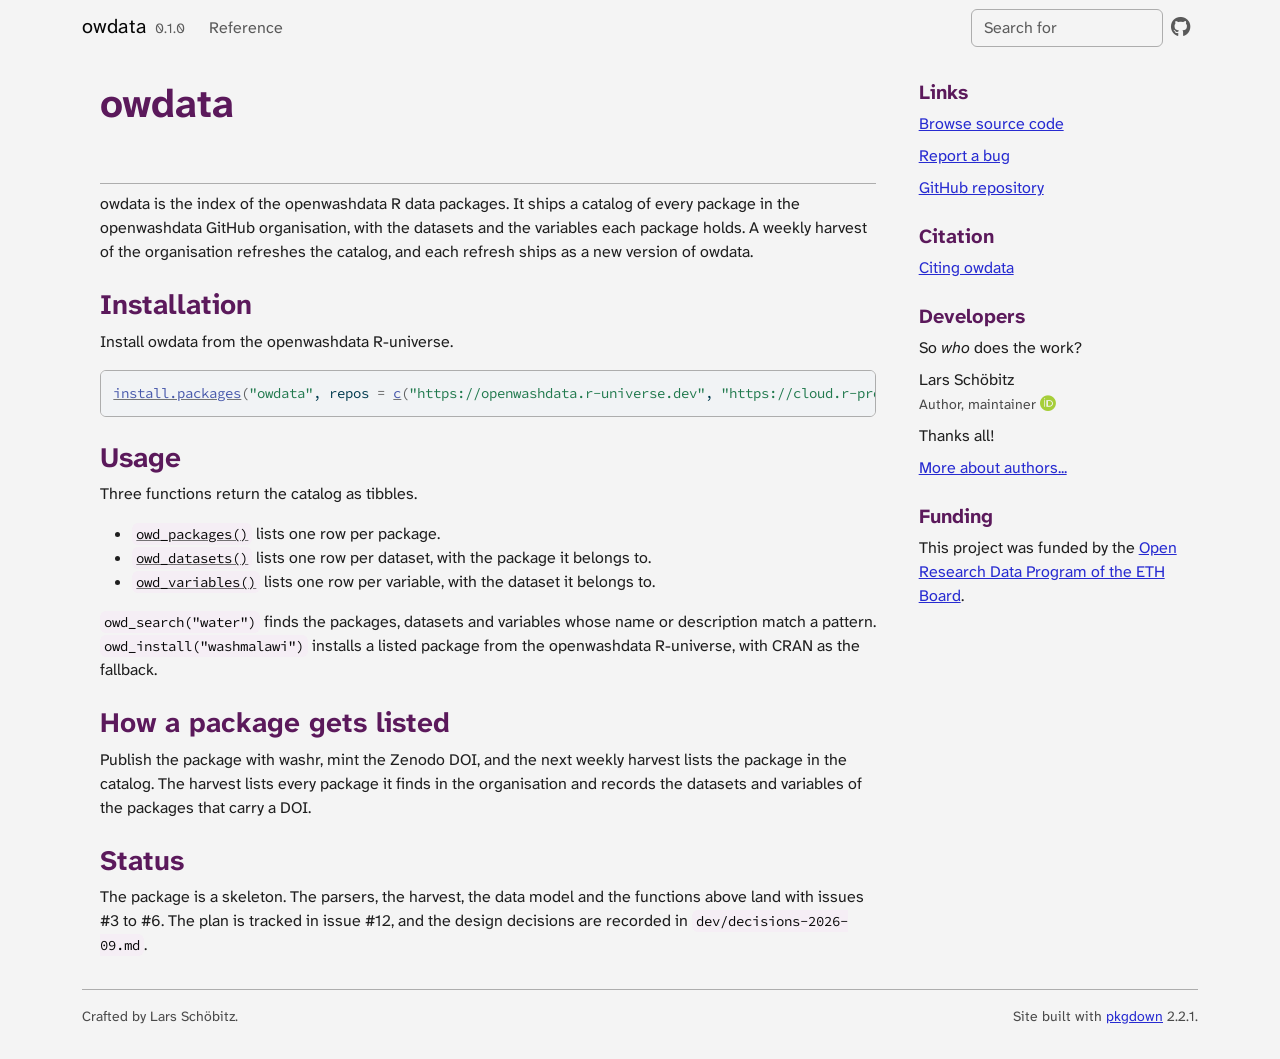
==== index.html @ 88c61031 "Deploying to gh-pages from @ openwashdata/owdata@9920f9485e1b38e27e2da450fd7f16ec5171576c 🚀" ====
<!DOCTYPE html>
<!-- Generated by pkgdown: do not edit by hand --><html lang="en-GB">
<head>
<meta http-equiv="Content-Type" content="text/html; charset=UTF-8">
<meta charset="utf-8">
<meta http-equiv="X-UA-Compatible" content="IE=edge">
<meta name="viewport" content="width=device-width, initial-scale=1, shrink-to-fit=no">
<title>Index of openwashdata R Data Packages • owdata</title>
<script src="deps/jquery-3.6.0/jquery-3.6.0.min.js"></script><meta name="viewport" content="width=device-width, initial-scale=1, shrink-to-fit=no">
<link href="deps/bootstrap-5.3.8/bootstrap.min.css" rel="stylesheet">
<script src="deps/bootstrap-5.3.8/bootstrap.bundle.min.js"></script><link href="deps/Atkinson_Hyperlegible_Next-0.4.10/font.css" rel="stylesheet">
<link href="deps/Source_Code_Pro-0.4.10/font.css" rel="stylesheet">
<link href="deps/font-awesome-6.5.2/css/all.min.css" rel="stylesheet">
<link href="deps/font-awesome-6.5.2/css/v4-shims.min.css" rel="stylesheet">
<script src="deps/headroom-0.11.0/headroom.min.js"></script><script src="deps/headroom-0.11.0/jQuery.headroom.min.js"></script><script src="deps/bootstrap-toc-1.0.1/bootstrap-toc.min.js"></script><script src="deps/clipboard.js-2.0.11/clipboard.min.js"></script><script src="deps/search-1.0.0/autocomplete.jquery.min.js"></script><script src="deps/search-1.0.0/fuse.min.js"></script><script src="deps/search-1.0.0/mark.min.js"></script><!-- pkgdown --><script src="pkgdown.js"></script><meta property="og:title" content="Index of openwashdata R Data Packages">
<meta name="description" content="Index metapackage for the openwashdata R data packages. Ships a harvested catalog of every package in the openwashdata GitHub organisation, with its datasets and variables, as internal data behind accessor and search functions, and installs any listed package from the openwashdata R-universe. The catalog is refreshed by a weekly harvest.">
<meta property="og:description" content="Index metapackage for the openwashdata R data packages. Ships a harvested catalog of every package in the openwashdata GitHub organisation, with its datasets and variables, as internal data behind accessor and search functions, and installs any listed package from the openwashdata R-universe. The catalog is refreshed by a weekly harvest.">
<script defer data-domain="openwashdata.github.io" src="https://plausible.io/js/script.js"></script>
</head>
<body>
    <a href="#main" class="visually-hidden-focusable">Skip to contents</a>


    <nav class="navbar navbar-expand-lg fixed-top bg-light" data-bs-theme="light" aria-label="Site navigation"><div class="container">

    <a class="navbar-brand me-2" href="index.html">owdata</a>

    <small class="nav-text text-muted me-auto" data-bs-toggle="tooltip" data-bs-placement="bottom" title="">0.1.0</small>


    <button class="navbar-toggler" type="button" data-bs-toggle="collapse" data-bs-target="#navbar" aria-controls="navbar" aria-expanded="false" aria-label="Toggle navigation">
      <span class="navbar-toggler-icon"></span>
    </button>

    <div id="navbar" class="collapse navbar-collapse ms-3">
      <ul class="navbar-nav me-auto">
<li class="nav-item"><a class="nav-link" href="reference/index.html">Reference</a></li>
      </ul>
<ul class="navbar-nav">
<li class="nav-item"><form class="form-inline" role="search">
 <input class="form-control" type="search" name="search-input" id="search-input" autocomplete="off" aria-label="Search site" placeholder="Search for" data-search-index="search.json">
</form></li>
<li class="nav-item"><a class="external-link nav-link" href="https://github.com/openwashdata/owdata/" aria-label="GitHub"><span class="fa fab fa-github fa-lg"></span></a></li>
      </ul>
</div>


  </div>
</nav><div class="container template-home">
<div class="row">
  <main id="main" class="col-md-9"><div class="section level1">
<div class="page-header"><h1 id="owdata">owdata<a class="anchor" aria-label="anchor" href="#owdata"></a>
</h1></div>
<p>owdata is the index of the openwashdata R data packages. It ships a catalog of every package in the openwashdata GitHub organisation, with the datasets and the variables each package holds. A weekly harvest of the organisation refreshes the catalog, and each refresh ships as a new version of owdata.</p>
<div class="section level2">
<h2 id="installation">Installation<a class="anchor" aria-label="anchor" href="#installation"></a>
</h2>
<p>Install owdata from the openwashdata R-universe.</p>
<div class="sourceCode" id="cb1"><pre class="downlit sourceCode r">
<code class="sourceCode R"><span><span class="fu"><a href="https://rdrr.io/r/utils/install.packages.html" class="external-link">install.packages</a></span><span class="op">(</span><span class="st">"owdata"</span>, repos <span class="op">=</span> <span class="fu"><a href="https://rdrr.io/r/base/c.html" class="external-link">c</a></span><span class="op">(</span><span class="st">"https://openwashdata.r-universe.dev"</span>, <span class="st">"https://cloud.r-project.org"</span><span class="op">)</span><span class="op">)</span></span></code></pre></div>
</div>
<div class="section level2">
<h2 id="usage">Usage<a class="anchor" aria-label="anchor" href="#usage"></a>
</h2>
<p>Three functions return the catalog as tibbles.</p>
<ul>
<li>
<code><a href="reference/owd_packages.html">owd_packages()</a></code> lists one row per package.</li>
<li>
<code><a href="reference/owd_datasets.html">owd_datasets()</a></code> lists one row per dataset, with the package it belongs to.</li>
<li>
<code><a href="reference/owd_variables.html">owd_variables()</a></code> lists one row per variable, with the dataset it belongs to.</li>
</ul>
<p><code>owd_search("water")</code> finds the packages, datasets and variables whose name or description match a pattern. <code>owd_install("washmalawi")</code> installs a listed package from the openwashdata R-universe, with CRAN as the fallback.</p>
</div>
<div class="section level2">
<h2 id="how-a-package-gets-listed">How a package gets listed<a class="anchor" aria-label="anchor" href="#how-a-package-gets-listed"></a>
</h2>
<p>Publish the package with washr, mint the Zenodo DOI, and the next weekly harvest lists the package in the catalog. The harvest lists every package it finds in the organisation and records the datasets and variables of the packages that carry a DOI.</p>
</div>
<div class="section level2">
<h2 id="status">Status<a class="anchor" aria-label="anchor" href="#status"></a>
</h2>
<p>The package is a skeleton. The parsers, the harvest, the data model and the functions above land with issues #3 to #6. The plan is tracked in issue #12, and the design decisions are recorded in <code>dev/decisions-2026-09.md</code>.</p>
</div>
</div>
  </main><aside class="col-md-3"><div class="links">
<h2 data-toc-skip>Links</h2>
<ul class="list-unstyled">
<li><a href="https://github.com/openwashdata/owdata/" class="external-link">Browse source code</a></li>
<li><a href="https://github.com/openwashdata/owdata/issues" class="external-link">Report a bug</a></li>
<li><a href="https://github.com/openwashdata/owdata" class="external-link">GitHub repository</a></li>
</ul>
</div>

<div class="citation">
<h2 data-toc-skip>Citation</h2>
<ul class="list-unstyled">
<li><a href="authors.html#citation">Citing owdata</a></li>
</ul>
</div>

<div class="developers">
<h2 data-toc-skip>Developers</h2>
<ul class="list-unstyled">
<li>So <em>who</em> does the work?</li>
<li>Lars Schöbitz <br><small class="roles"> Author, maintainer </small> <a href="https://orcid.org/0000-0003-2196-5015" target="orcid.widget" aria-label="ORCID" class="external-link"><span class="fab fa-orcid orcid" aria-hidden="true"></span></a>  </li>
<li>Thanks all!</li>
<li><a href="authors.html">More about authors...</a></li>
</ul>
</div>



<div class="funding">
<h2 data-toc-skip>Funding</h2>
<ul class="list-unstyled">
<li><p>This project was funded by the <a href="https://ethrat.ch/en/eth-domain/open-research-data/" class="external-link">Open Research Data Program of the ETH Board</a>.</p></li>
</ul>
</div>

  </aside>
</div>


    <footer><div class="pkgdown-footer-left">
  <p>Crafted by Lars Schöbitz.</p>
</div>

<div class="pkgdown-footer-right">
  <p>Site built with <a href="https://pkgdown.r-lib.org/" class="external-link">pkgdown</a> 2.2.1.</p>
</div>

    </footer>
</div>





  </body>
</html>
---- deps/Atkinson_Hyperlegible_Next-0.4.10/font.css ----
/* latin-ext */
@font-face {
  font-family: 'Atkinson Hyperlegible Next';
  font-style: italic;
  font-weight: 400;
  src: url(NaPPcYPdHfdVxJw0IfIP0lvYFqijb-UxCtm5_wdGseiMr3a-oXZ-.woff2) format('woff2');
  unicode-range: U+0100-02BA, U+02BD-02C5, U+02C7-02CC, U+02CE-02D7, U+02DD-02FF, U+0304, U+0308, U+0329, U+1D00-1DBF, U+1E00-1E9F, U+1EF2-1EFF, U+2020, U+20A0-20AB, U+20AD-20C0, U+2113, U+2C60-2C7F, U+A720-A7FF;
}
/* latin */
@font-face {
  font-family: 'Atkinson Hyperlegible Next';
  font-style: italic;
  font-weight: 400;
  src: url(NaPPcYPdHfdVxJw0IfIP0lvYFqijb-UxCtm5_wdGseiMr3i-oQ.woff2) format('woff2');
  unicode-range: U+0000-00FF, U+0131, U+0152-0153, U+02BB-02BC, U+02C6, U+02DA, U+02DC, U+0304, U+0308, U+0329, U+2000-206F, U+20AC, U+2122, U+2191, U+2193, U+2212, U+2215, U+FEFF, U+FFFD;
}
/* latin-ext */
@font-face {
  font-family: 'Atkinson Hyperlegible Next';
  font-style: italic;
  font-weight: 600;
  src: url(NaPPcYPdHfdVxJw0IfIP0lvYFqijb-UxCtm5_wdGseiMr3a-oXZ-.woff2) format('woff2');
  unicode-range: U+0100-02BA, U+02BD-02C5, U+02C7-02CC, U+02CE-02D7, U+02DD-02FF, U+0304, U+0308, U+0329, U+1D00-1DBF, U+1E00-1E9F, U+1EF2-1EFF, U+2020, U+20A0-20AB, U+20AD-20C0, U+2113, U+2C60-2C7F, U+A720-A7FF;
}
/* latin */
@font-face {
  font-family: 'Atkinson Hyperlegible Next';
  font-style: italic;
  font-weight: 600;
  src: url(NaPPcYPdHfdVxJw0IfIP0lvYFqijb-UxCtm5_wdGseiMr3i-oQ.woff2) format('woff2');
  unicode-range: U+0000-00FF, U+0131, U+0152-0153, U+02BB-02BC, U+02C6, U+02DA, U+02DC, U+0304, U+0308, U+0329, U+2000-206F, U+20AC, U+2122, U+2191, U+2193, U+2212, U+2215, U+FEFF, U+FFFD;
}
/* latin-ext */
@font-face {
  font-family: 'Atkinson Hyperlegible Next';
  font-style: italic;
  font-weight: 700;
  src: url(NaPPcYPdHfdVxJw0IfIP0lvYFqijb-UxCtm5_wdGseiMr3a-oXZ-.woff2) format('woff2');
  unicode-range: U+0100-02BA, U+02BD-02C5, U+02C7-02CC, U+02CE-02D7, U+02DD-02FF, U+0304, U+0308, U+0329, U+1D00-1DBF, U+1E00-1E9F, U+1EF2-1EFF, U+2020, U+20A0-20AB, U+20AD-20C0, U+2113, U+2C60-2C7F, U+A720-A7FF;
}
/* latin */
@font-face {
  font-family: 'Atkinson Hyperlegible Next';
  font-style: italic;
  font-weight: 700;
  src: url(NaPPcYPdHfdVxJw0IfIP0lvYFqijb-UxCtm5_wdGseiMr3i-oQ.woff2) format('woff2');
  unicode-range: U+0000-00FF, U+0131, U+0152-0153, U+02BB-02BC, U+02C6, U+02DA, U+02DC, U+0304, U+0308, U+0329, U+2000-206F, U+20AC, U+2122, U+2191, U+2193, U+2212, U+2215, U+FEFF, U+FFFD;
}
/* latin-ext */
@font-face {
  font-family: 'Atkinson Hyperlegible Next';
  font-style: normal;
  font-weight: 400;
  src: url(NaPNcYPdHfdVxJw0IfIP0lvYFqijb-UxCtm5_wdGseiHn3qmpQ.woff2) format('woff2');
  unicode-range: U+0100-02BA, U+02BD-02C5, U+02C7-02CC, U+02CE-02D7, U+02DD-02FF, U+0304, U+0308, U+0329, U+1D00-1DBF, U+1E00-1E9F, U+1EF2-1EFF, U+2020, U+20A0-20AB, U+20AD-20C0, U+2113, U+2C60-2C7F, U+A720-A7FF;
}
/* latin */
@font-face {
  font-family: 'Atkinson Hyperlegible Next';
  font-style: normal;
  font-weight: 400;
  src: url(NaPNcYPdHfdVxJw0IfIP0lvYFqijb-UxCtm5_wdGseiJn3o.woff2) format('woff2');
  unicode-range: U+0000-00FF, U+0131, U+0152-0153, U+02BB-02BC, U+02C6, U+02DA, U+02DC, U+0304, U+0308, U+0329, U+2000-206F, U+20AC, U+2122, U+2191, U+2193, U+2212, U+2215, U+FEFF, U+FFFD;
}
/* latin-ext */
@font-face {
  font-family: 'Atkinson Hyperlegible Next';
  font-style: normal;
  font-weight: 600;
  src: url(NaPNcYPdHfdVxJw0IfIP0lvYFqijb-UxCtm5_wdGseiHn3qmpQ.woff2) format('woff2');
  unicode-range: U+0100-02BA, U+02BD-02C5, U+02C7-02CC, U+02CE-02D7, U+02DD-02FF, U+0304, U+0308, U+0329, U+1D00-1DBF, U+1E00-1E9F, U+1EF2-1EFF, U+2020, U+20A0-20AB, U+20AD-20C0, U+2113, U+2C60-2C7F, U+A720-A7FF;
}
/* latin */
@font-face {
  font-family: 'Atkinson Hyperlegible Next';
  font-style: normal;
  font-weight: 600;
  src: url(NaPNcYPdHfdVxJw0IfIP0lvYFqijb-UxCtm5_wdGseiJn3o.woff2) format('woff2');
  unicode-range: U+0000-00FF, U+0131, U+0152-0153, U+02BB-02BC, U+02C6, U+02DA, U+02DC, U+0304, U+0308, U+0329, U+2000-206F, U+20AC, U+2122, U+2191, U+2193, U+2212, U+2215, U+FEFF, U+FFFD;
}
/* latin-ext */
@font-face {
  font-family: 'Atkinson Hyperlegible Next';
  font-style: normal;
  font-weight: 700;
  src: url(NaPNcYPdHfdVxJw0IfIP0lvYFqijb-UxCtm5_wdGseiHn3qmpQ.woff2) format('woff2');
  unicode-range: U+0100-02BA, U+02BD-02C5, U+02C7-02CC, U+02CE-02D7, U+02DD-02FF, U+0304, U+0308, U+0329, U+1D00-1DBF, U+1E00-1E9F, U+1EF2-1EFF, U+2020, U+20A0-20AB, U+20AD-20C0, U+2113, U+2C60-2C7F, U+A720-A7FF;
}
/* latin */
@font-face {
  font-family: 'Atkinson Hyperlegible Next';
  font-style: normal;
  font-weight: 700;
  src: url(NaPNcYPdHfdVxJw0IfIP0lvYFqijb-UxCtm5_wdGseiJn3o.woff2) format('woff2');
  unicode-range: U+0000-00FF, U+0131, U+0152-0153, U+02BB-02BC, U+02C6, U+02DA, U+02DC, U+0304, U+0308, U+0329, U+2000-206F, U+20AC, U+2122, U+2191, U+2193, U+2212, U+2215, U+FEFF, U+FFFD;
}
---- deps/Source_Code_Pro-0.4.10/font.css ----
/* cyrillic-ext */
@font-face {
  font-family: 'Source Code Pro';
  font-style: italic;
  font-weight: 400;
  src: url(HI_QiYsKILxRpg3hIP6sJ7fM7PqlONvZlMIXxw.woff2) format('woff2');
  unicode-range: U+0460-052F, U+1C80-1C8A, U+20B4, U+2DE0-2DFF, U+A640-A69F, U+FE2E-FE2F;
}
/* cyrillic */
@font-face {
  font-family: 'Source Code Pro';
  font-style: italic;
  font-weight: 400;
  src: url(HI_QiYsKILxRpg3hIP6sJ7fM7PqlONvQlMIXxw.woff2) format('woff2');
  unicode-range: U+0301, U+0400-045F, U+0490-0491, U+04B0-04B1, U+2116;
}
/* greek-ext */
@font-face {
  font-family: 'Source Code Pro';
  font-style: italic;
  font-weight: 400;
  src: url(HI_QiYsKILxRpg3hIP6sJ7fM7PqlONvYlMIXxw.woff2) format('woff2');
  unicode-range: U+1F00-1FFF;
}
/* greek */
@font-face {
  font-family: 'Source Code Pro';
  font-style: italic;
  font-weight: 400;
  src: url(HI_QiYsKILxRpg3hIP6sJ7fM7PqlONvXlMIXxw.woff2) format('woff2');
  unicode-range: U+0370-0377, U+037A-037F, U+0384-038A, U+038C, U+038E-03A1, U+03A3-03FF;
}
/* vietnamese */
@font-face {
  font-family: 'Source Code Pro';
  font-style: italic;
  font-weight: 400;
  src: url(HI_QiYsKILxRpg3hIP6sJ7fM7PqlONvblMIXxw.woff2) format('woff2');
  unicode-range: U+0102-0103, U+0110-0111, U+0128-0129, U+0168-0169, U+01A0-01A1, U+01AF-01B0, U+0300-0301, U+0303-0304, U+0308-0309, U+0323, U+0329, U+1EA0-1EF9, U+20AB;
}
/* latin-ext */
@font-face {
  font-family: 'Source Code Pro';
  font-style: italic;
  font-weight: 400;
  src: url(HI_QiYsKILxRpg3hIP6sJ7fM7PqlONvalMIXxw.woff2) format('woff2');
  unicode-range: U+0100-02BA, U+02BD-02C5, U+02C7-02CC, U+02CE-02D7, U+02DD-02FF, U+0304, U+0308, U+0329, U+1D00-1DBF, U+1E00-1E9F, U+1EF2-1EFF, U+2020, U+20A0-20AB, U+20AD-20C0, U+2113, U+2C60-2C7F, U+A720-A7FF;
}
/* latin */
@font-face {
  font-family: 'Source Code Pro';
  font-style: italic;
  font-weight: 400;
  src: url(HI_QiYsKILxRpg3hIP6sJ7fM7PqlONvUlMI.woff2) format('woff2');
  unicode-range: U+0000-00FF, U+0131, U+0152-0153, U+02BB-02BC, U+02C6, U+02DA, U+02DC, U+0304, U+0308, U+0329, U+2000-206F, U+20AC, U+2122, U+2191, U+2193, U+2212, U+2215, U+FEFF, U+FFFD;
}
/* cyrillic-ext */
@font-face {
  font-family: 'Source Code Pro';
  font-style: italic;
  font-weight: 500;
  src: url(HI_QiYsKILxRpg3hIP6sJ7fM7PqlONvZlMIXxw.woff2) format('woff2');
  unicode-range: U+0460-052F, U+1C80-1C8A, U+20B4, U+2DE0-2DFF, U+A640-A69F, U+FE2E-FE2F;
}
/* cyrillic */
@font-face {
  font-family: 'Source Code Pro';
  font-style: italic;
  font-weight: 500;
  src: url(HI_QiYsKILxRpg3hIP6sJ7fM7PqlONvQlMIXxw.woff2) format('woff2');
  unicode-range: U+0301, U+0400-045F, U+0490-0491, U+04B0-04B1, U+2116;
}
/* greek-ext */
@font-face {
  font-family: 'Source Code Pro';
  font-style: italic;
  font-weight: 500;
  src: url(HI_QiYsKILxRpg3hIP6sJ7fM7PqlONvYlMIXxw.woff2) format('woff2');
  unicode-range: U+1F00-1FFF;
}
/* greek */
@font-face {
  font-family: 'Source Code Pro';
  font-style: italic;
  font-weight: 500;
  src: url(HI_QiYsKILxRpg3hIP6sJ7fM7PqlONvXlMIXxw.woff2) format('woff2');
  unicode-range: U+0370-0377, U+037A-037F, U+0384-038A, U+038C, U+038E-03A1, U+03A3-03FF;
}
/* vietnamese */
@font-face {
  font-family: 'Source Code Pro';
  font-style: italic;
  font-weight: 500;
  src: url(HI_QiYsKILxRpg3hIP6sJ7fM7PqlONvblMIXxw.woff2) format('woff2');
  unicode-range: U+0102-0103, U+0110-0111, U+0128-0129, U+0168-0169, U+01A0-01A1, U+01AF-01B0, U+0300-0301, U+0303-0304, U+0308-0309, U+0323, U+0329, U+1EA0-1EF9, U+20AB;
}
/* latin-ext */
@font-face {
  font-family: 'Source Code Pro';
  font-style: italic;
  font-weight: 500;
  src: url(HI_QiYsKILxRpg3hIP6sJ7fM7PqlONvalMIXxw.woff2) format('woff2');
  unicode-range: U+0100-02BA, U+02BD-02C5, U+02C7-02CC, U+02CE-02D7, U+02DD-02FF, U+0304, U+0308, U+0329, U+1D00-1DBF, U+1E00-1E9F, U+1EF2-1EFF, U+2020, U+20A0-20AB, U+20AD-20C0, U+2113, U+2C60-2C7F, U+A720-A7FF;
}
/* latin */
@font-face {
  font-family: 'Source Code Pro';
  font-style: italic;
  font-weight: 500;
  src: url(HI_QiYsKILxRpg3hIP6sJ7fM7PqlONvUlMI.woff2) format('woff2');
  unicode-range: U+0000-00FF, U+0131, U+0152-0153, U+02BB-02BC, U+02C6, U+02DA, U+02DC, U+0304, U+0308, U+0329, U+2000-206F, U+20AC, U+2122, U+2191, U+2193, U+2212, U+2215, U+FEFF, U+FFFD;
}
/* cyrillic-ext */
@font-face {
  font-family: 'Source Code Pro';
  font-style: normal;
  font-weight: 400;
  src: url(HI_SiYsKILxRpg3hIP6sJ7fM7PqlMOvWjMY.woff2) format('woff2');
  unicode-range: U+0460-052F, U+1C80-1C8A, U+20B4, U+2DE0-2DFF, U+A640-A69F, U+FE2E-FE2F;
}
/* cyrillic */
@font-face {
  font-family: 'Source Code Pro';
  font-style: normal;
  font-weight: 400;
  src: url(HI_SiYsKILxRpg3hIP6sJ7fM7PqlOevWjMY.woff2) format('woff2');
  unicode-range: U+0301, U+0400-045F, U+0490-0491, U+04B0-04B1, U+2116;
}
/* greek-ext */
@font-face {
  font-family: 'Source Code Pro';
  font-style: normal;
  font-weight: 400;
  src: url(HI_SiYsKILxRpg3hIP6sJ7fM7PqlMevWjMY.woff2) format('woff2');
  unicode-range: U+1F00-1FFF;
}
/* greek */
@font-face {
  font-family: 'Source Code Pro';
  font-style: normal;
  font-weight: 400;
  src: url(HI_SiYsKILxRpg3hIP6sJ7fM7PqlPuvWjMY.woff2) format('woff2');
  unicode-range: U+0370-0377, U+037A-037F, U+0384-038A, U+038C, U+038E-03A1, U+03A3-03FF;
}
/* vietnamese */
@font-face {
  font-family: 'Source Code Pro';
  font-style: normal;
  font-weight: 400;
  src: url(HI_SiYsKILxRpg3hIP6sJ7fM7PqlMuvWjMY.woff2) format('woff2');
  unicode-range: U+0102-0103, U+0110-0111, U+0128-0129, U+0168-0169, U+01A0-01A1, U+01AF-01B0, U+0300-0301, U+0303-0304, U+0308-0309, U+0323, U+0329, U+1EA0-1EF9, U+20AB;
}
/* latin-ext */
@font-face {
  font-family: 'Source Code Pro';
  font-style: normal;
  font-weight: 400;
  src: url(HI_SiYsKILxRpg3hIP6sJ7fM7PqlM-vWjMY.woff2) format('woff2');
  unicode-range: U+0100-02BA, U+02BD-02C5, U+02C7-02CC, U+02CE-02D7, U+02DD-02FF, U+0304, U+0308, U+0329, U+1D00-1DBF, U+1E00-1E9F, U+1EF2-1EFF, U+2020, U+20A0-20AB, U+20AD-20C0, U+2113, U+2C60-2C7F, U+A720-A7FF;
}
/* latin */
@font-face {
  font-family: 'Source Code Pro';
  font-style: normal;
  font-weight: 400;
  src: url(HI_SiYsKILxRpg3hIP6sJ7fM7PqlPevW.woff2) format('woff2');
  unicode-range: U+0000-00FF, U+0131, U+0152-0153, U+02BB-02BC, U+02C6, U+02DA, U+02DC, U+0304, U+0308, U+0329, U+2000-206F, U+20AC, U+2122, U+2191, U+2193, U+2212, U+2215, U+FEFF, U+FFFD;
}
/* cyrillic-ext */
@font-face {
  font-family: 'Source Code Pro';
  font-style: normal;
  font-weight: 500;
  src: url(HI_SiYsKILxRpg3hIP6sJ7fM7PqlMOvWjMY.woff2) format('woff2');
  unicode-range: U+0460-052F, U+1C80-1C8A, U+20B4, U+2DE0-2DFF, U+A640-A69F, U+FE2E-FE2F;
}
/* cyrillic */
@font-face {
  font-family: 'Source Code Pro';
  font-style: normal;
  font-weight: 500;
  src: url(HI_SiYsKILxRpg3hIP6sJ7fM7PqlOevWjMY.woff2) format('woff2');
  unicode-range: U+0301, U+0400-045F, U+0490-0491, U+04B0-04B1, U+2116;
}
/* greek-ext */
@font-face {
  font-family: 'Source Code Pro';
  font-style: normal;
  font-weight: 500;
  src: url(HI_SiYsKILxRpg3hIP6sJ7fM7PqlMevWjMY.woff2) format('woff2');
  unicode-range: U+1F00-1FFF;
}
/* greek */
@font-face {
  font-family: 'Source Code Pro';
  font-style: normal;
  font-weight: 500;
  src: url(HI_SiYsKILxRpg3hIP6sJ7fM7PqlPuvWjMY.woff2) format('woff2');
  unicode-range: U+0370-0377, U+037A-037F, U+0384-038A, U+038C, U+038E-03A1, U+03A3-03FF;
}
/* vietnamese */
@font-face {
  font-family: 'Source Code Pro';
  font-style: normal;
  font-weight: 500;
  src: url(HI_SiYsKILxRpg3hIP6sJ7fM7PqlMuvWjMY.woff2) format('woff2');
  unicode-range: U+0102-0103, U+0110-0111, U+0128-0129, U+0168-0169, U+01A0-01A1, U+01AF-01B0, U+0300-0301, U+0303-0304, U+0308-0309, U+0323, U+0329, U+1EA0-1EF9, U+20AB;
}
/* latin-ext */
@font-face {
  font-family: 'Source Code Pro';
  font-style: normal;
  font-weight: 500;
  src: url(HI_SiYsKILxRpg3hIP6sJ7fM7PqlM-vWjMY.woff2) format('woff2');
  unicode-range: U+0100-02BA, U+02BD-02C5, U+02C7-02CC, U+02CE-02D7, U+02DD-02FF, U+0304, U+0308, U+0329, U+1D00-1DBF, U+1E00-1E9F, U+1EF2-1EFF, U+2020, U+20A0-20AB, U+20AD-20C0, U+2113, U+2C60-2C7F, U+A720-A7FF;
}
/* latin */
@font-face {
  font-family: 'Source Code Pro';
  font-style: normal;
  font-weight: 500;
  src: url(HI_SiYsKILxRpg3hIP6sJ7fM7PqlPevW.woff2) format('woff2');
  unicode-range: U+0000-00FF, U+0131, U+0152-0153, U+02BB-02BC, U+02C6, U+02DA, U+02DC, U+0304, U+0308, U+0329, U+2000-206F, U+20AC, U+2122, U+2191, U+2193, U+2212, U+2215, U+FEFF, U+FFFD;
}
---- deps/font-awesome-6.5.2/css/v4-shims.min.css ----
/*!
 * Font Awesome Free 6.5.2 by @fontawesome - https://fontawesome.com
 * License - https://fontawesome.com/license/free (Icons: CC BY 4.0, Fonts: SIL OFL 1.1, Code: MIT License)
 * Copyright 2024 Fonticons, Inc.
 */
.fa.fa-glass:before{content:"\f000"}.fa.fa-envelope-o{font-family:"Font Awesome 6 Free";font-weight:400}.fa.fa-envelope-o:before{content:"\f0e0"}.fa.fa-star-o{font-family:"Font Awesome 6 Free";font-weight:400}.fa.fa-star-o:before{content:"\f005"}.fa.fa-close:before,.fa.fa-remove:before{content:"\f00d"}.fa.fa-gear:before{content:"\f013"}.fa.fa-trash-o{font-family:"Font Awesome 6 Free";font-weight:400}.fa.fa-trash-o:before{content:"\f2ed"}.fa.fa-home:before{content:"\f015"}.fa.fa-file-o{font-family:"Font Awesome 6 Free";font-weight:400}.fa.fa-file-o:before{content:"\f15b"}.fa.fa-clock-o{font-family:"Font Awesome 6 Free";font-weight:400}.fa.fa-clock-o:before{content:"\f017"}.fa.fa-arrow-circle-o-down{font-family:"Font Awesome 6 Free";font-weight:400}.fa.fa-arrow-circle-o-down:before{content:"\f358"}.fa.fa-arrow-circle-o-up{font-family:"Font Awesome 6 Free";font-weight:400}.fa.fa-arrow-circle-o-up:before{content:"\f35b"}.fa.fa-play-circle-o{font-family:"Font Awesome 6 Free";font-weight:400}.fa.fa-play-circle-o:before{content:"\f144"}.fa.fa-repeat:before,.fa.fa-rotate-right:before{content:"\f01e"}.fa.fa-refresh:before{content:"\f021"}.fa.fa-list-alt{font-family:"Font Awesome 6 Free";font-weight:400}.fa.fa-list-alt:before{content:"\f022"}.fa.fa-dedent:before{content:"\f03b"}.fa.fa-video-camera:before{content:"\f03d"}.fa.fa-picture-o{font-family:"Font Awesome 6 Free";font-weight:400}.fa.fa-picture-o:before{content:"\f03e"}.fa.fa-photo{font-family:"Font Awesome 6 Free";font-weight:400}.fa.fa-photo:before{content:"\f03e"}.fa.fa-image{font-family:"Font Awesome 6 Free";font-weight:400}.fa.fa-image:before{content:"\f03e"}.fa.fa-map-marker:before{content:"\f3c5"}.fa.fa-pencil-square-o{font-family:"Font Awesome 6 Free";font-weight:400}.fa.fa-pencil-square-o:before{content:"\f044"}.fa.fa-edit{font-family:"Font Awesome 6 Free";font-weight:400}.fa.fa-edit:before{content:"\f044"}.fa.fa-share-square-o:before{content:"\f14d"}.fa.fa-check-square-o{font-family:"Font Awesome 6 Free";font-weight:400}.fa.fa-check-square-o:before{content:"\f14a"}.fa.fa-arrows:before{content:"\f0b2"}.fa.fa-times-circle-o{font-family:"Font Awesome 6 Free";font-weight:400}.fa.fa-times-circle-o:before{content:"\f057"}.fa.fa-check-circle-o{font-family:"Font Awesome 6 Free";font-weight:400}.fa.fa-check-circle-o:before{content:"\f058"}.fa.fa-mail-forward:before{content:"\f064"}.fa.fa-expand:before{content:"\f424"}.fa.fa-compress:before{content:"\f422"}.fa.fa-eye,.fa.fa-eye-slash{font-family:"Font Awesome 6 Free";font-weight:400}.fa.fa-warning:before{content:"\f071"}.fa.fa-calendar:before{content:"\f073"}.fa.fa-arrows-v:before{content:"\f338"}.fa.fa-arrows-h:before{content:"\f337"}.fa.fa-bar-chart-o:before,.fa.fa-bar-chart:before{content:"\e0e3"}.fa.fa-twitter-square{font-family:"Font Awesome 6 Brands";font-weight:400}.fa.fa-twitter-square:before{content:"\f081"}.fa.fa-facebook-square{font-family:"Font Awesome 6 Brands";font-weight:400}.fa.fa-facebook-square:before{content:"\f082"}.fa.fa-gears:before{content:"\f085"}.fa.fa-thumbs-o-up{font-family:"Font Awesome 6 Free";font-weight:400}.fa.fa-thumbs-o-up:before{content:"\f164"}.fa.fa-thumbs-o-down{font-family:"Font Awesome 6 Free";font-weight:400}.fa.fa-thumbs-o-down:before{content:"\f165"}.fa.fa-heart-o{font-family:"Font Awesome 6 Free";font-weight:400}.fa.fa-heart-o:before{content:"\f004"}.fa.fa-sign-out:before{content:"\f2f5"}.fa.fa-linkedin-square{font-family:"Font Awesome 6 Brands";font-weight:400}.fa.fa-linkedin-square:before{content:"\f08c"}.fa.fa-thumb-tack:before{content:"\f08d"}.fa.fa-external-link:before{content:"\f35d"}.fa.fa-sign-in:before{content:"\f2f6"}.fa.fa-github-square{font-family:"Font Awesome 6 Brands";font-weight:400}.fa.fa-github-square:before{content:"\f092"}.fa.fa-lemon-o{font-family:"Font Awesome 6 Free";font-weight:400}.fa.fa-lemon-o:before{content:"\f094"}.fa.fa-square-o{font-family:"Font Awesome 6 Free";font-weight:400}.fa.fa-square-o:before{content:"\f0c8"}.fa.fa-bookmark-o{font-family:"Font Awesome 6 Free";font-weight:400}.fa.fa-bookmark-o:before{content:"\f02e"}.fa.fa-facebook,.fa.fa-twitter{font-family:"Font Awesome 6 Brands";font-weight:400}.fa.fa-facebook:before{content:"\f39e"}.fa.fa-facebook-f{font-family:"Font Awesome 6 Brands";font-weight:400}.fa.fa-facebook-f:before{content:"\f39e"}.fa.fa-github{font-family:"Font Awesome 6 Brands";font-weight:400}.fa.fa-credit-card{font-family:"Font Awesome 6 Free";font-weight:400}.fa.fa-feed:before{content:"\f09e"}.fa.fa-hdd-o{font-family:"Font Awesome 6 Free";font-weight:400}.fa.fa-hdd-o:before{content:"\f0a0"}.fa.fa-hand-o-right{font-family:"Font Awesome 6 Free";font-weight:400}.fa.fa-hand-o-right:before{content:"\f0a4"}.fa.fa-hand-o-left{font-family:"Font Awesome 6 Free";font-weight:400}.fa.fa-hand-o-left:before{content:"\f0a5"}.fa.fa-hand-o-up{font-family:"Font Awesome 6 Free";font-weight:400}.fa.fa-hand-o-up:before{content:"\f0a6"}.fa.fa-hand-o-down{font-family:"Font Awesome 6 Free";font-weight:400}.fa.fa-hand-o-down:before{content:"\f0a7"}.fa.fa-globe:before{content:"\f57d"}.fa.fa-tasks:before{content:"\f828"}.fa.fa-arrows-alt:before{content:"\f31e"}.fa.fa-group:before{content:"\f0c0"}.fa.fa-chain:before{content:"\f0c1"}.fa.fa-cut:before{content:"\f0c4"}.fa.fa-files-o{font-family:"Font Awesome 6 Free";font-weight:400}.fa.fa-files-o:before{content:"\f0c5"}.fa.fa-floppy-o{font-family:"Font Awesome 6 Free";font-weight:400}.fa.fa-floppy-o:before{content:"\f0c7"}.fa.fa-save{font-family:"Font Awesome 6 Free";font-weight:400}.fa.fa-save:before{content:"\f0c7"}.fa.fa-navicon:before,.fa.fa-reorder:before{content:"\f0c9"}.fa.fa-magic:before{content:"\e2ca"}.fa.fa-pinterest,.fa.fa-pinterest-square{font-family:"Font Awesome 6 Brands";font-weight:400}.fa.fa-pinterest-square:before{content:"\f0d3"}.fa.fa-google-plus-square{font-family:"Font Awesome 6 Brands";font-weight:400}.fa.fa-google-plus-square:before{content:"\f0d4"}.fa.fa-google-plus{font-family:"Font Awesome 6 Brands";font-weight:400}.fa.fa-google-plus:before{content:"\f0d5"}.fa.fa-money:before{content:"\f3d1"}.fa.fa-unsorted:before{content:"\f0dc"}.fa.fa-sort-desc:before{content:"\f0dd"}.fa.fa-sort-asc:before{content:"\f0de"}.fa.fa-linkedin{font-family:"Font Awesome 6 Brands";font-weight:400}.fa.fa-linkedin:before{content:"\f0e1"}.fa.fa-rotate-left:before{content:"\f0e2"}.fa.fa-legal:before{content:"\f0e3"}.fa.fa-dashboard:before,.fa.fa-tachometer:before{content:"\f625"}.fa.fa-comment-o{font-family:"Font Awesome 6 Free";font-weight:400}.fa.fa-comment-o:before{content:"\f075"}.fa.fa-comments-o{font-family:"Font Awesome 6 Free";font-weight:400}.fa.fa-comments-o:before{content:"\f086"}.fa.fa-flash:before{content:"\f0e7"}.fa.fa-clipboard:before{content:"\f0ea"}.fa.fa-lightbulb-o{font-family:"Font Awesome 6 Free";font-weight:400}.fa.fa-lightbulb-o:before{content:"\f0eb"}.fa.fa-exchange:before{content:"\f362"}.fa.fa-cloud-download:before{content:"\f0ed"}.fa.fa-cloud-upload:before{content:"\f0ee"}.fa.fa-bell-o{font-family:"Font Awesome 6 Free";font-weight:400}.fa.fa-bell-o:before{content:"\f0f3"}.fa.fa-cutlery:before{content:"\f2e7"}.fa.fa-file-text-o{font-family:"Font Awesome 6 Free";font-weight:400}.fa.fa-file-text-o:before{content:"\f15c"}.fa.fa-building-o{font-family:"Font Awesome 6 Free";font-weight:400}.fa.fa-building-o:before{content:"\f1ad"}.fa.fa-hospital-o{font-family:"Font Awesome 6 Free";font-weight:400}.fa.fa-hospital-o:before{content:"\f0f8"}.fa.fa-tablet:before{content:"\f3fa"}.fa.fa-mobile-phone:before,.fa.fa-mobile:before{content:"\f3cd"}.fa.fa-circle-o{font-family:"Font Awesome 6 Free";font-weight:400}.fa.fa-circle-o:before{content:"\f111"}.fa.fa-mail-reply:before{content:"\f3e5"}.fa.fa-github-alt{font-family:"Font Awesome 6 Brands";font-weight:400}.fa.fa-folder-o{font-family:"Font Awesome 6 Free";font-weight:400}.fa.fa-folder-o:before{content:"\f07b"}.fa.fa-folder-open-o{font-family:"Font Awesome 6 Free";font-weight:400}.fa.fa-folder-open-o:before{content:"\f07c"}.fa.fa-smile-o{font-family:"Font Awesome 6 Free";font-weight:400}.fa.fa-smile-o:before{content:"\f118"}.fa.fa-frown-o{font-family:"Font Awesome 6 Free";font-weight:400}.fa.fa-frown-o:before{content:"\f119"}.fa.fa-meh-o{font-family:"Font Awesome 6 Free";font-weight:400}.fa.fa-meh-o:before{content:"\f11a"}.fa.fa-keyboard-o{font-family:"Font Awesome 6 Free";font-weight:400}.fa.fa-keyboard-o:before{content:"\f11c"}.fa.fa-flag-o{font-family:"Font Awesome 6 Free";font-weight:400}.fa.fa-flag-o:before{content:"\f024"}.fa.fa-mail-reply-all:before{content:"\f122"}.fa.fa-star-half-o{font-family:"Font Awesome 6 Free";font-weight:400}.fa.fa-star-half-o:before{content:"\f5c0"}.fa.fa-star-half-empty{font-family:"Font Awesome 6 Free";font-weight:400}.fa.fa-star-half-empty:before{content:"\f5c0"}.fa.fa-star-half-full{font-family:"Font Awesome 6 Free";font-weight:400}.fa.fa-star-half-full:before{content:"\f5c0"}.fa.fa-code-fork:before{content:"\f126"}.fa.fa-chain-broken:before,.fa.fa-unlink:before{content:"\f127"}.fa.fa-calendar-o{font-family:"Font Awesome 6 Free";font-weight:400}.fa.fa-calendar-o:before{content:"\f133"}.fa.fa-css3,.fa.fa-html5,.fa.fa-maxcdn{font-family:"Font Awesome 6 Brands";font-weight:400}.fa.fa-unlock-alt:before{content:"\f09c"}.fa.fa-minus-square-o{font-family:"Font Awesome 6 Free";font-weight:400}.fa.fa-minus-square-o:before{content:"\f146"}.fa.fa-level-up:before{content:"\f3bf"}.fa.fa-level-down:before{content:"\f3be"}.fa.fa-pencil-square:before{content:"\f14b"}.fa.fa-external-link-square:before{content:"\f360"}.fa.fa-compass{font-family:"Font Awesome 6 Free";font-weight:400}.fa.fa-caret-square-o-down{font-family:"Font Awesome 6 Free";font-weight:400}.fa.fa-caret-square-o-down:before{content:"\f150"}.fa.fa-toggle-down{font-family:"Font Awesome 6 Free";font-weight:400}.fa.fa-toggle-down:before{content:"\f150"}.fa.fa-caret-square-o-up{font-family:"Font Awesome 6 Free";font-weight:400}.fa.fa-caret-square-o-up:before{content:"\f151"}.fa.fa-toggle-up{font-family:"Font Awesome 6 Free";font-weight:400}.fa.fa-toggle-up:before{content:"\f151"}.fa.fa-caret-square-o-right{font-family:"Font Awesome 6 Free";font-weight:400}.fa.fa-caret-square-o-right:before{content:"\f152"}.fa.fa-toggle-right{font-family:"Font Awesome 6 Free";font-weight:400}.fa.fa-toggle-right:before{content:"\f152"}.fa.fa-eur:before,.fa.fa-euro:before{content:"\f153"}.fa.fa-gbp:before{content:"\f154"}.fa.fa-dollar:before,.fa.fa-usd:before{content:"\24"}.fa.fa-inr:before,.fa.fa-rupee:before{content:"\e1bc"}.fa.fa-cny:before,.fa.fa-jpy:before,.fa.fa-rmb:before,.fa.fa-yen:before{content:"\f157"}.fa.fa-rouble:before,.fa.fa-rub:before,.fa.fa-ruble:before{content:"\f158"}.fa.fa-krw:before,.fa.fa-won:before{content:"\f159"}.fa.fa-bitcoin,.fa.fa-btc{font-family:"Font Awesome 6 Brands";font-weight:400}.fa.fa-bitcoin:before{content:"\f15a"}.fa.fa-file-text:before{content:"\f15c"}.fa.fa-sort-alpha-asc:before{content:"\f15d"}.fa.fa-sort-alpha-desc:before{content:"\f881"}.fa.fa-sort-amount-asc:before{content:"\f884"}.fa.fa-sort-amount-desc:before{content:"\f160"}.fa.fa-sort-numeric-asc:before{content:"\f162"}.fa.fa-sort-numeric-desc:before{content:"\f886"}.fa.fa-youtube-square{font-family:"Font Awesome 6 Brands";font-weight:400}.fa.fa-youtube-square:before{content:"\f431"}.fa.fa-xing,.fa.fa-xing-square,.fa.fa-youtube{font-family:"Font Awesome 6 Brands";font-weight:400}.fa.fa-xing-square:before{content:"\f169"}.fa.fa-youtube-play{font-family:"Font Awesome 6 Brands";font-weight:400}.fa.fa-youtube-play:before{content:"\f167"}.fa.fa-adn,.fa.fa-bitbucket,.fa.fa-bitbucket-square,.fa.fa-dropbox,.fa.fa-flickr,.fa.fa-instagram,.fa.fa-stack-overflow{font-family:"Font Awesome 6 Brands";font-weight:400}.fa.fa-bitbucket-square:before{content:"\f171"}.fa.fa-tumblr,.fa.fa-tumblr-square{font-family:"Font Awesome 6 Brands";font-weight:400}.fa.fa-tumblr-square:before{content:"\f174"}.fa.fa-long-arrow-down:before{content:"\f309"}.fa.fa-long-arrow-up:before{content:"\f30c"}.fa.fa-long-arrow-left:before{content:"\f30a"}.fa.fa-long-arrow-right:before{content:"\f30b"}.fa.fa-android,.fa.fa-apple,.fa.fa-dribbble,.fa.fa-foursquare,.fa.fa-gittip,.fa.fa-gratipay,.fa.fa-linux,.fa.fa-skype,.fa.fa-trello,.fa.fa-windows{font-family:"Font Awesome 6 Brands";font-weight:400}.fa.fa-gittip:before{content:"\f184"}.fa.fa-sun-o{font-family:"Font Awesome 6 Free";font-weight:400}.fa.fa-sun-o:before{content:"\f185"}.fa.fa-moon-o{font-family:"Font Awesome 6 Free";font-weight:400}.fa.fa-moon-o:before{content:"\f186"}.fa.fa-pagelines,.fa.fa-renren,.fa.fa-stack-exchange,.fa.fa-vk,.fa.fa-weibo{font-family:"Font Awesome 6 Brands";font-weight:400}.fa.fa-arrow-circle-o-right{font-family:"Font Awesome 6 Free";font-weight:400}.fa.fa-arrow-circle-o-right:before{content:"\f35a"}.fa.fa-arrow-circle-o-left{font-family:"Font Awesome 6 Free";font-weight:400}.fa.fa-arrow-circle-o-left:before{content:"\f359"}.fa.fa-caret-square-o-left{font-family:"Font Awesome 6 Free";font-weight:400}.fa.fa-caret-square-o-left:before{content:"\f191"}.fa.fa-toggle-left{font-family:"Font Awesome 6 Free";font-weight:400}.fa.fa-toggle-left:before{content:"\f191"}.fa.fa-dot-circle-o{font-family:"Font Awesome 6 Free";font-weight:400}.fa.fa-dot-circle-o:before{content:"\f192"}.fa.fa-vimeo-square{font-family:"Font Awesome 6 Brands";font-weight:400}.fa.fa-vimeo-square:before{content:"\f194"}.fa.fa-try:before,.fa.fa-turkish-lira:before{content:"\e2bb"}.fa.fa-plus-square-o{font-family:"Font Awesome 6 Free";font-weight:400}.fa.fa-plus-square-o:before{content:"\f0fe"}.fa.fa-openid,.fa.fa-slack,.fa.fa-wordpress{font-family:"Font Awesome 6 Brands";font-weight:400}.fa.fa-bank:before,.fa.fa-institution:before{content:"\f19c"}.fa.fa-mortar-board:before{content:"\f19d"}.fa.fa-google,.fa.fa-reddit,.fa.fa-reddit-square,.fa.fa-yahoo{font-family:"Font Awesome 6 Brands";font-weight:400}.fa.fa-reddit-square:before{content:"\f1a2"}.fa.fa-behance,.fa.fa-behance-square,.fa.fa-delicious,.fa.fa-digg,.fa.fa-drupal,.fa.fa-joomla,.fa.fa-pied-piper-alt,.fa.fa-pied-piper-pp,.fa.fa-stumbleupon,.fa.fa-stumbleupon-circle{font-family:"Font Awesome 6 Brands";font-weight:400}.fa.fa-behance-square:before{content:"\f1b5"}.fa.fa-steam,.fa.fa-steam-square{font-family:"Font Awesome 6 Brands";font-weight:400}.fa.fa-steam-square:before{content:"\f1b7"}.fa.fa-automobile:before{content:"\f1b9"}.fa.fa-cab:before{content:"\f1ba"}.fa.fa-deviantart,.fa.fa-soundcloud,.fa.fa-spotify{font-family:"Font Awesome 6 Brands";font-weight:400}.fa.fa-file-pdf-o{font-family:"Font Awesome 6 Free";font-weight:400}.fa.fa-file-pdf-o:before{content:"\f1c1"}.fa.fa-file-word-o{font-family:"Font Awesome 6 Free";font-weight:400}.fa.fa-file-word-o:before{content:"\f1c2"}.fa.fa-file-excel-o{font-family:"Font Awesome 6 Free";font-weight:400}.fa.fa-file-excel-o:before{content:"\f1c3"}.fa.fa-file-powerpoint-o{font-family:"Font Awesome 6 Free";font-weight:400}.fa.fa-file-powerpoint-o:before{content:"\f1c4"}.fa.fa-file-image-o{font-family:"Font Awesome 6 Free";font-weight:400}.fa.fa-file-image-o:before{content:"\f1c5"}.fa.fa-file-photo-o{font-family:"Font Awesome 6 Free";font-weight:400}.fa.fa-file-photo-o:before{content:"\f1c5"}.fa.fa-file-picture-o{font-family:"Font Awesome 6 Free";font-weight:400}.fa.fa-file-picture-o:before{content:"\f1c5"}.fa.fa-file-archive-o{font-family:"Font Awesome 6 Free";font-weight:400}.fa.fa-file-archive-o:before{content:"\f1c6"}.fa.fa-file-zip-o{font-family:"Font Awesome 6 Free";font-weight:400}.fa.fa-file-zip-o:before{content:"\f1c6"}.fa.fa-file-audio-o{font-family:"Font Awesome 6 Free";font-weight:400}.fa.fa-file-audio-o:before{content:"\f1c7"}.fa.fa-file-sound-o{font-family:"Font Awesome 6 Free";font-weight:400}.fa.fa-file-sound-o:before{content:"\f1c7"}.fa.fa-file-video-o{font-family:"Font Awesome 6 Free";font-weight:400}.fa.fa-file-video-o:before{content:"\f1c8"}.fa.fa-file-movie-o{font-family:"Font Awesome 6 Free";font-weight:400}.fa.fa-file-movie-o:before{content:"\f1c8"}.fa.fa-file-code-o{font-family:"Font Awesome 6 Free";font-weight:400}.fa.fa-file-code-o:before{content:"\f1c9"}.fa.fa-codepen,.fa.fa-jsfiddle,.fa.fa-vine{font-family:"Font Awesome 6 Brands";font-weight:400}.fa.fa-life-bouy:before,.fa.fa-life-buoy:before,.fa.fa-life-saver:before,.fa.fa-support:before{content:"\f1cd"}.fa.fa-circle-o-notch:before{content:"\f1ce"}.fa.fa-ra,.fa.fa-rebel{font-family:"Font Awesome 6 Brands";font-weight:400}.fa.fa-ra:before{content:"\f1d0"}.fa.fa-resistance{font-family:"Font Awesome 6 Brands";font-weight:400}.fa.fa-resistance:before{content:"\f1d0"}.fa.fa-empire,.fa.fa-ge{font-family:"Font Awesome 6 Brands";font-weight:400}.fa.fa-ge:before{content:"\f1d1"}.fa.fa-git-square{font-family:"Font Awesome 6 Brands";font-weight:400}.fa.fa-git-square:before{content:"\f1d2"}.fa.fa-git,.fa.fa-hacker-news,.fa.fa-y-combinator-square{font-family:"Font Awesome 6 Brands";font-weight:400}.fa.fa-y-combinator-square:before{content:"\f1d4"}.fa.fa-yc-square{font-family:"Font Awesome 6 Brands";font-weight:400}.fa.fa-yc-square:before{content:"\f1d4"}.fa.fa-qq,.fa.fa-tencent-weibo,.fa.fa-wechat,.fa.fa-weixin{font-family:"Font Awesome 6 Brands";font-weight:400}.fa.fa-wechat:before{content:"\f1d7"}.fa.fa-send:before{content:"\f1d8"}.fa.fa-paper-plane-o{font-family:"Font Awesome 6 Free";font-weight:400}.fa.fa-paper-plane-o:before{content:"\f1d8"}.fa.fa-send-o{font-family:"Font Awesome 6 Free";font-weight:400}.fa.fa-send-o:before{content:"\f1d8"}.fa.fa-circle-thin{font-family:"Font Awesome 6 Free";font-weight:400}.fa.fa-circle-thin:before{content:"\f111"}.fa.fa-header:before{content:"\f1dc"}.fa.fa-futbol-o{font-family:"Font Awesome 6 Free";font-weight:400}.fa.fa-futbol-o:before{content:"\f1e3"}.fa.fa-soccer-ball-o{font-family:"Font Awesome 6 Free";font-weight:400}.fa.fa-soccer-ball-o:before{content:"\f1e3"}.fa.fa-slideshare,.fa.fa-twitch,.fa.fa-yelp{font-family:"Font Awesome 6 Brands";font-weight:400}.fa.fa-newspaper-o{font-family:"Font Awesome 6 Free";font-weight:400}.fa.fa-newspaper-o:before{content:"\f1ea"}.fa.fa-cc-amex,.fa.fa-cc-discover,.fa.fa-cc-mastercard,.fa.fa-cc-paypal,.fa.fa-cc-stripe,.fa.fa-cc-visa,.fa.fa-google-wallet,.fa.fa-paypal{font-family:"Font Awesome 6 Brands";font-weight:400}.fa.fa-bell-slash-o{font-family:"Font Awesome 6 Free";font-weight:400}.fa.fa-bell-slash-o:before{content:"\f1f6"}.fa.fa-trash:before{content:"\f2ed"}.fa.fa-copyright{font-family:"Font Awesome 6 Free";font-weight:400}.fa.fa-eyedropper:before{content:"\f1fb"}.fa.fa-area-chart:before{content:"\f1fe"}.fa.fa-pie-chart:before{content:"\f200"}.fa.fa-line-chart:before{content:"\f201"}.fa.fa-lastfm,.fa.fa-lastfm-square{font-family:"Font Awesome 6 Brands";font-weight:400}.fa.fa-lastfm-square:before{content:"\f203"}.fa.fa-angellist,.fa.fa-ioxhost{font-family:"Font Awesome 6 Brands";font-weight:400}.fa.fa-cc{font-family:"Font Awesome 6 Free";font-weight:400}.fa.fa-cc:before{content:"\f20a"}.fa.fa-ils:before,.fa.fa-shekel:before,.fa.fa-sheqel:before{content:"\f20b"}.fa.fa-buysellads,.fa.fa-connectdevelop,.fa.fa-dashcube,.fa.fa-forumbee,.fa.fa-leanpub,.fa.fa-sellsy,.fa.fa-shirtsinbulk,.fa.fa-simplybuilt,.fa.fa-skyatlas{font-family:"Font Awesome 6 Brands";font-weight:400}.fa.fa-diamond{font-family:"Font Awesome 6 Free";font-weight:400}.fa.fa-diamond:before{content:"\f3a5"}.fa.fa-intersex:before,.fa.fa-transgender:before{content:"\f224"}.fa.fa-transgender-alt:before{content:"\f225"}.fa.fa-facebook-official{font-family:"Font Awesome 6 Brands";font-weight:400}.fa.fa-facebook-official:before{content:"\f09a"}.fa.fa-pinterest-p,.fa.fa-whatsapp{font-family:"Font Awesome 6 Brands";font-weight:400}.fa.fa-hotel:before{content:"\f236"}.fa.fa-medium,.fa.fa-viacoin,.fa.fa-y-combinator,.fa.fa-yc{font-family:"Font Awesome 6 Brands";font-weight:400}.fa.fa-yc:before{content:"\f23b"}.fa.fa-expeditedssl,.fa.fa-opencart,.fa.fa-optin-monster{font-family:"Font Awesome 6 Brands";font-weight:400}.fa.fa-battery-4:before,.fa.fa-battery:before{content:"\f240"}.fa.fa-battery-3:before{content:"\f241"}.fa.fa-battery-2:before{content:"\f242"}.fa.fa-battery-1:before{content:"\f243"}.fa.fa-battery-0:before{content:"\f244"}.fa.fa-object-group,.fa.fa-object-ungroup,.fa.fa-sticky-note-o{font-family:"Font Awesome 6 Free";font-weight:400}.fa.fa-sticky-note-o:before{content:"\f249"}.fa.fa-cc-diners-club,.fa.fa-cc-jcb{font-family:"Font Awesome 6 Brands";font-weight:400}.fa.fa-clone{font-family:"Font Awesome 6 Free";font-weight:400}.fa.fa-hourglass-o:before{content:"\f254"}.fa.fa-hourglass-1:before{content:"\f251"}.fa.fa-hourglass-2:before{content:"\f252"}.fa.fa-hourglass-3:before{content:"\f253"}.fa.fa-hand-rock-o{font-family:"Font Awesome 6 Free";font-weight:400}.fa.fa-hand-rock-o:before{content:"\f255"}.fa.fa-hand-grab-o{font-family:"Font Awesome 6 Free";font-weight:400}.fa.fa-hand-grab-o:before{content:"\f255"}.fa.fa-hand-paper-o{font-family:"Font Awesome 6 Free";font-weight:400}.fa.fa-hand-paper-o:before{content:"\f256"}.fa.fa-hand-stop-o{font-family:"Font Awesome 6 Free";font-weight:400}.fa.fa-hand-stop-o:before{content:"\f256"}.fa.fa-hand-scissors-o{font-family:"Font Awesome 6 Free";font-weight:400}.fa.fa-hand-scissors-o:before{content:"\f257"}.fa.fa-hand-lizard-o{font-family:"Font Awesome 6 Free";font-weight:400}.fa.fa-hand-lizard-o:before{content:"\f258"}.fa.fa-hand-spock-o{font-family:"Font Awesome 6 Free";font-weight:400}.fa.fa-hand-spock-o:before{content:"\f259"}.fa.fa-hand-pointer-o{font-family:"Font Awesome 6 Free";font-weight:400}.fa.fa-hand-pointer-o:before{content:"\f25a"}.fa.fa-hand-peace-o{font-family:"Font Awesome 6 Free";font-weight:400}.fa.fa-hand-peace-o:before{content:"\f25b"}.fa.fa-registered{font-family:"Font Awesome 6 Free";font-weight:400}.fa.fa-creative-commons,.fa.fa-gg,.fa.fa-gg-circle,.fa.fa-odnoklassniki,.fa.fa-odnoklassniki-square{font-family:"Font Awesome 6 Brands";font-weight:400}.fa.fa-odnoklassniki-square:before{content:"\f264"}.fa.fa-chrome,.fa.fa-firefox,.fa.fa-get-pocket,.fa.fa-internet-explorer,.fa.fa-opera,.fa.fa-safari,.fa.fa-wikipedia-w{font-family:"Font Awesome 6 Brands";font-weight:400}.fa.fa-television:before{content:"\f26c"}.fa.fa-500px,.fa.fa-amazon,.fa.fa-contao{font-family:"Font Awesome 6 Brands";font-weight:400}.fa.fa-calendar-plus-o{font-family:"Font Awesome 6 Free";font-weight:400}.fa.fa-calendar-plus-o:before{content:"\f271"}.fa.fa-calendar-minus-o{font-family:"Font Awesome 6 Free";font-weight:400}.fa.fa-calendar-minus-o:before{content:"\f272"}.fa.fa-calendar-times-o{font-family:"Font Awesome 6 Free";font-weight:400}.fa.fa-calendar-times-o:before{content:"\f273"}.fa.fa-calendar-check-o{font-family:"Font Awesome 6 Free";font-weight:400}.fa.fa-calendar-check-o:before{content:"\f274"}.fa.fa-map-o{font-family:"Font Awesome 6 Free";font-weight:400}.fa.fa-map-o:before{content:"\f279"}.fa.fa-commenting:before{content:"\f4ad"}.fa.fa-commenting-o{font-family:"Font Awesome 6 Free";font-weight:400}.fa.fa-commenting-o:before{content:"\f4ad"}.fa.fa-houzz,.fa.fa-vimeo{font-family:"Font Awesome 6 Brands";font-weight:400}.fa.fa-vimeo:before{content:"\f27d"}.fa.fa-black-tie,.fa.fa-edge,.fa.fa-fonticons,.fa.fa-reddit-alien{font-family:"Font Awesome 6 Brands";font-weight:400}.fa.fa-credit-card-alt:before{content:"\f09d"}.fa.fa-codiepie,.fa.fa-fort-awesome,.fa.fa-mixcloud,.fa.fa-modx,.fa.fa-product-hunt,.fa.fa-scribd,.fa.fa-usb{font-family:"Font Awesome 6 Brands";font-weight:400}.fa.fa-pause-circle-o{font-family:"Font Awesome 6 Free";font-weight:400}.fa.fa-pause-circle-o:before{content:"\f28b"}.fa.fa-stop-circle-o{font-family:"Font Awesome 6 Free";font-weight:400}.fa.fa-stop-circle-o:before{content:"\f28d"}.fa.fa-bluetooth,.fa.fa-bluetooth-b,.fa.fa-envira,.fa.fa-gitlab,.fa.fa-wheelchair-alt,.fa.fa-wpbeginner,.fa.fa-wpforms{font-family:"Font Awesome 6 Brands";font-weight:400}.fa.fa-wheelchair-alt:before{content:"\f368"}.fa.fa-question-circle-o{font-family:"Font Awesome 6 Free";font-weight:400}.fa.fa-question-circle-o:before{content:"\f059"}.fa.fa-volume-control-phone:before{content:"\f2a0"}.fa.fa-asl-interpreting:before{content:"\f2a3"}.fa.fa-deafness:before,.fa.fa-hard-of-hearing:before{content:"\f2a4"}.fa.fa-glide,.fa.fa-glide-g{font-family:"Font Awesome 6 Brands";font-weight:400}.fa.fa-signing:before{content:"\f2a7"}.fa.fa-viadeo,.fa.fa-viadeo-square{font-family:"Font Awesome 6 Brands";font-weight:400}.fa.fa-viadeo-square:before{content:"\f2aa"}.fa.fa-snapchat,.fa.fa-snapchat-ghost{font-family:"Font Awesome 6 Brands";font-weight:400}.fa.fa-snapchat-ghost:before{content:"\f2ab"}.fa.fa-snapchat-square{font-family:"Font Awesome 6 Brands";font-weight:400}.fa.fa-snapchat-square:before{content:"\f2ad"}.fa.fa-first-order,.fa.fa-google-plus-official,.fa.fa-pied-piper,.fa.fa-themeisle,.fa.fa-yoast{font-family:"Font Awesome 6 Brands";font-weight:400}.fa.fa-google-plus-official:before{content:"\f2b3"}.fa.fa-google-plus-circle{font-family:"Font Awesome 6 Brands";font-weight:400}.fa.fa-google-plus-circle:before{content:"\f2b3"}.fa.fa-fa,.fa.fa-font-awesome{font-family:"Font Awesome 6 Brands";font-weight:400}.fa.fa-fa:before{content:"\f2b4"}.fa.fa-handshake-o{font-family:"Font Awesome 6 Free";font-weight:400}.fa.fa-handshake-o:before{content:"\f2b5"}.fa.fa-envelope-open-o{font-family:"Font Awesome 6 Free";font-weight:400}.fa.fa-envelope-open-o:before{content:"\f2b6"}.fa.fa-linode{font-family:"Font Awesome 6 Brands";font-weight:400}.fa.fa-address-book-o{font-family:"Font Awesome 6 Free";font-weight:400}.fa.fa-address-book-o:before{content:"\f2b9"}.fa.fa-vcard:before{content:"\f2bb"}.fa.fa-address-card-o{font-family:"Font Awesome 6 Free";font-weight:400}.fa.fa-address-card-o:before{content:"\f2bb"}.fa.fa-vcard-o{font-family:"Font Awesome 6 Free";font-weight:400}.fa.fa-vcard-o:before{content:"\f2bb"}.fa.fa-user-circle-o{font-family:"Font Awesome 6 Free";font-weight:400}.fa.fa-user-circle-o:before{content:"\f2bd"}.fa.fa-user-o{font-family:"Font Awesome 6 Free";font-weight:400}.fa.fa-user-o:before{content:"\f007"}.fa.fa-id-badge{font-family:"Font Awesome 6 Free";font-weight:400}.fa.fa-drivers-license:before{content:"\f2c2"}.fa.fa-id-card-o{font-family:"Font Awesome 6 Free";font-weight:400}.fa.fa-id-card-o:before{content:"\f2c2"}.fa.fa-drivers-license-o{font-family:"Font Awesome 6 Free";font-weight:400}.fa.fa-drivers-license-o:before{content:"\f2c2"}.fa.fa-free-code-camp,.fa.fa-quora,.fa.fa-telegram{font-family:"Font Awesome 6 Brands";font-weight:400}.fa.fa-thermometer-4:before,.fa.fa-thermometer:before{content:"\f2c7"}.fa.fa-thermometer-3:before{content:"\f2c8"}.fa.fa-thermometer-2:before{content:"\f2c9"}.fa.fa-thermometer-1:before{content:"\f2ca"}.fa.fa-thermometer-0:before{content:"\f2cb"}.fa.fa-bathtub:before,.fa.fa-s15:before{content:"\f2cd"}.fa.fa-window-maximize,.fa.fa-window-restore{font-family:"Font Awesome 6 Free";font-weight:400}.fa.fa-times-rectangle:before{content:"\f410"}.fa.fa-window-close-o{font-family:"Font Awesome 6 Free";font-weight:400}.fa.fa-window-close-o:before{content:"\f410"}.fa.fa-times-rectangle-o{font-family:"Font Awesome 6 Free";font-weight:400}.fa.fa-times-rectangle-o:before{content:"\f410"}.fa.fa-bandcamp,.fa.fa-eercast,.fa.fa-etsy,.fa.fa-grav,.fa.fa-imdb,.fa.fa-ravelry{font-family:"Font Awesome 6 Brands";font-weight:400}.fa.fa-eercast:before{content:"\f2da"}.fa.fa-snowflake-o{font-family:"Font Awesome 6 Free";font-weight:400}.fa.fa-snowflake-o:before{content:"\f2dc"}.fa.fa-meetup,.fa.fa-superpowers,.fa.fa-wpexplorer{font-family:"Font Awesome 6 Brands";font-weight:400}
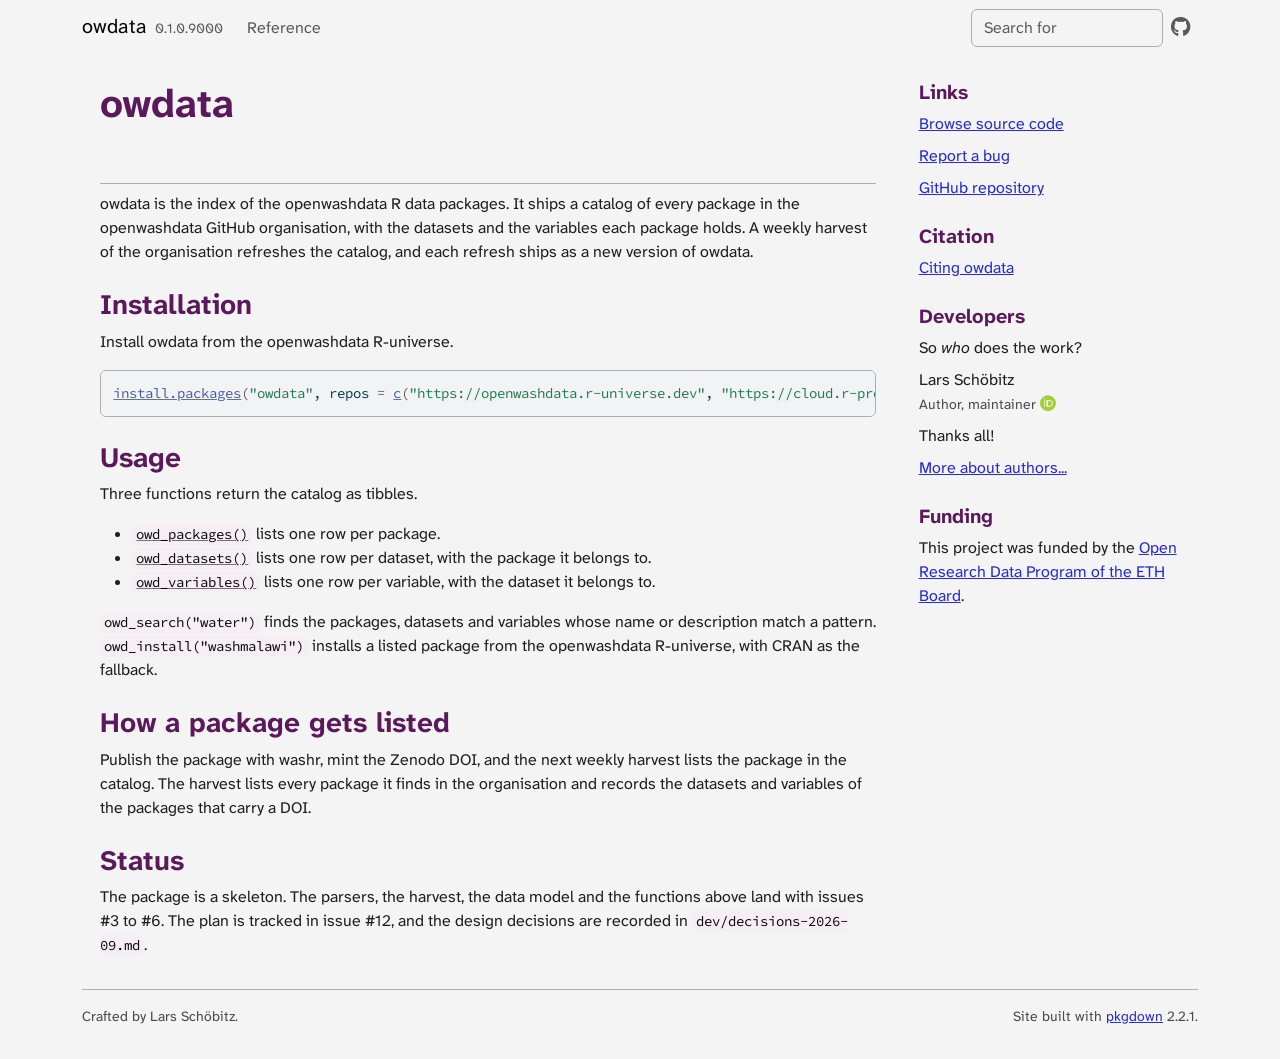
==== commit 65bf16bb: "Deploying to gh-pages from @ openwashdata/owdata@898b9426feb78d43551c8237559eaee07eb68ff5 🚀" ====
--- a/index.html
+++ b/index.html
@@ -25,7 +25,7 @@
 
     <a class="navbar-brand me-2" href="index.html">owdata</a>
 
-    <small class="nav-text text-muted me-auto" data-bs-toggle="tooltip" data-bs-placement="bottom" title="">0.1.0</small>
+    <small class="nav-text text-muted me-auto" data-bs-toggle="tooltip" data-bs-placement="bottom" title="">0.1.0.9000</small>
 
 
     <button class="navbar-toggler" type="button" data-bs-toggle="collapse" data-bs-target="#navbar" aria-controls="navbar" aria-expanded="false" aria-label="Toggle navigation">
--- a/deps/Atkinson_Hyperlegible_Next-0.4.10/font.css
+++ b/deps/Atkinson_Hyperlegible_Next-0.4.10/font.css
@@ -4,7 +4,7 @@
   font-style: italic;
   font-weight: 400;
   src: url(NaPPcYPdHfdVxJw0IfIP0lvYFqijb-UxCtm5_wdGseiMr3a-oXZ-.woff2) format('woff2');
-  unicode-range: U+0100-02BA, U+02BD-02C5, U+02C7-02CC, U+02CE-02D7, U+02DD-02FF, U+0304, U+0308, U+0329, U+1D00-1DBF, U+1E00-1E9F, U+1EF2-1EFF, U+2020, U+20A0-20AB, U+20AD-20C0, U+2113, U+2C60-2C7F, U+A720-A7FF;
+  unicode-range: U+0100-02BA, U+02BD-02C5, U+02C7-02CC, U+02CE-02D7, U+02DD-02FF, U+0304, U+0308, U+0329, U+1D00-1DBF, U+1E00-1E9F, U+1EF2-1EFF, U+2020, U+20A0-20AB, U+20AD-20C4, U+2113, U+2C60-2C7F, U+A720-A7FF;
 }
 /* latin */
 @font-face {
@@ -20,7 +20,7 @@
   font-style: italic;
   font-weight: 600;
   src: url(NaPPcYPdHfdVxJw0IfIP0lvYFqijb-UxCtm5_wdGseiMr3a-oXZ-.woff2) format('woff2');
-  unicode-range: U+0100-02BA, U+02BD-02C5, U+02C7-02CC, U+02CE-02D7, U+02DD-02FF, U+0304, U+0308, U+0329, U+1D00-1DBF, U+1E00-1E9F, U+1EF2-1EFF, U+2020, U+20A0-20AB, U+20AD-20C0, U+2113, U+2C60-2C7F, U+A720-A7FF;
+  unicode-range: U+0100-02BA, U+02BD-02C5, U+02C7-02CC, U+02CE-02D7, U+02DD-02FF, U+0304, U+0308, U+0329, U+1D00-1DBF, U+1E00-1E9F, U+1EF2-1EFF, U+2020, U+20A0-20AB, U+20AD-20C4, U+2113, U+2C60-2C7F, U+A720-A7FF;
 }
 /* latin */
 @font-face {
@@ -36,7 +36,7 @@
   font-style: italic;
   font-weight: 700;
   src: url(NaPPcYPdHfdVxJw0IfIP0lvYFqijb-UxCtm5_wdGseiMr3a-oXZ-.woff2) format('woff2');
-  unicode-range: U+0100-02BA, U+02BD-02C5, U+02C7-02CC, U+02CE-02D7, U+02DD-02FF, U+0304, U+0308, U+0329, U+1D00-1DBF, U+1E00-1E9F, U+1EF2-1EFF, U+2020, U+20A0-20AB, U+20AD-20C0, U+2113, U+2C60-2C7F, U+A720-A7FF;
+  unicode-range: U+0100-02BA, U+02BD-02C5, U+02C7-02CC, U+02CE-02D7, U+02DD-02FF, U+0304, U+0308, U+0329, U+1D00-1DBF, U+1E00-1E9F, U+1EF2-1EFF, U+2020, U+20A0-20AB, U+20AD-20C4, U+2113, U+2C60-2C7F, U+A720-A7FF;
 }
 /* latin */
 @font-face {
@@ -52,7 +52,7 @@
   font-style: normal;
   font-weight: 400;
   src: url(NaPNcYPdHfdVxJw0IfIP0lvYFqijb-UxCtm5_wdGseiHn3qmpQ.woff2) format('woff2');
-  unicode-range: U+0100-02BA, U+02BD-02C5, U+02C7-02CC, U+02CE-02D7, U+02DD-02FF, U+0304, U+0308, U+0329, U+1D00-1DBF, U+1E00-1E9F, U+1EF2-1EFF, U+2020, U+20A0-20AB, U+20AD-20C0, U+2113, U+2C60-2C7F, U+A720-A7FF;
+  unicode-range: U+0100-02BA, U+02BD-02C5, U+02C7-02CC, U+02CE-02D7, U+02DD-02FF, U+0304, U+0308, U+0329, U+1D00-1DBF, U+1E00-1E9F, U+1EF2-1EFF, U+2020, U+20A0-20AB, U+20AD-20C4, U+2113, U+2C60-2C7F, U+A720-A7FF;
 }
 /* latin */
 @font-face {
@@ -68,7 +68,7 @@
   font-style: normal;
   font-weight: 600;
   src: url(NaPNcYPdHfdVxJw0IfIP0lvYFqijb-UxCtm5_wdGseiHn3qmpQ.woff2) format('woff2');
-  unicode-range: U+0100-02BA, U+02BD-02C5, U+02C7-02CC, U+02CE-02D7, U+02DD-02FF, U+0304, U+0308, U+0329, U+1D00-1DBF, U+1E00-1E9F, U+1EF2-1EFF, U+2020, U+20A0-20AB, U+20AD-20C0, U+2113, U+2C60-2C7F, U+A720-A7FF;
+  unicode-range: U+0100-02BA, U+02BD-02C5, U+02C7-02CC, U+02CE-02D7, U+02DD-02FF, U+0304, U+0308, U+0329, U+1D00-1DBF, U+1E00-1E9F, U+1EF2-1EFF, U+2020, U+20A0-20AB, U+20AD-20C4, U+2113, U+2C60-2C7F, U+A720-A7FF;
 }
 /* latin */
 @font-face {
@@ -84,7 +84,7 @@
   font-style: normal;
   font-weight: 700;
   src: url(NaPNcYPdHfdVxJw0IfIP0lvYFqijb-UxCtm5_wdGseiHn3qmpQ.woff2) format('woff2');
-  unicode-range: U+0100-02BA, U+02BD-02C5, U+02C7-02CC, U+02CE-02D7, U+02DD-02FF, U+0304, U+0308, U+0329, U+1D00-1DBF, U+1E00-1E9F, U+1EF2-1EFF, U+2020, U+20A0-20AB, U+20AD-20C0, U+2113, U+2C60-2C7F, U+A720-A7FF;
+  unicode-range: U+0100-02BA, U+02BD-02C5, U+02C7-02CC, U+02CE-02D7, U+02DD-02FF, U+0304, U+0308, U+0329, U+1D00-1DBF, U+1E00-1E9F, U+1EF2-1EFF, U+2020, U+20A0-20AB, U+20AD-20C4, U+2113, U+2C60-2C7F, U+A720-A7FF;
 }
 /* latin */
 @font-face {
--- a/deps/Source_Code_Pro-0.4.10/font.css
+++ b/deps/Source_Code_Pro-0.4.10/font.css
@@ -44,7 +44,7 @@
   font-style: italic;
   font-weight: 400;
   src: url(HI_QiYsKILxRpg3hIP6sJ7fM7PqlONvalMIXxw.woff2) format('woff2');
-  unicode-range: U+0100-02BA, U+02BD-02C5, U+02C7-02CC, U+02CE-02D7, U+02DD-02FF, U+0304, U+0308, U+0329, U+1D00-1DBF, U+1E00-1E9F, U+1EF2-1EFF, U+2020, U+20A0-20AB, U+20AD-20C0, U+2113, U+2C60-2C7F, U+A720-A7FF;
+  unicode-range: U+0100-02BA, U+02BD-02C5, U+02C7-02CC, U+02CE-02D7, U+02DD-02FF, U+0304, U+0308, U+0329, U+1D00-1DBF, U+1E00-1E9F, U+1EF2-1EFF, U+2020, U+20A0-20AB, U+20AD-20C4, U+2113, U+2C60-2C7F, U+A720-A7FF;
 }
 /* latin */
 @font-face {
@@ -100,7 +100,7 @@
   font-style: italic;
   font-weight: 500;
   src: url(HI_QiYsKILxRpg3hIP6sJ7fM7PqlONvalMIXxw.woff2) format('woff2');
-  unicode-range: U+0100-02BA, U+02BD-02C5, U+02C7-02CC, U+02CE-02D7, U+02DD-02FF, U+0304, U+0308, U+0329, U+1D00-1DBF, U+1E00-1E9F, U+1EF2-1EFF, U+2020, U+20A0-20AB, U+20AD-20C0, U+2113, U+2C60-2C7F, U+A720-A7FF;
+  unicode-range: U+0100-02BA, U+02BD-02C5, U+02C7-02CC, U+02CE-02D7, U+02DD-02FF, U+0304, U+0308, U+0329, U+1D00-1DBF, U+1E00-1E9F, U+1EF2-1EFF, U+2020, U+20A0-20AB, U+20AD-20C4, U+2113, U+2C60-2C7F, U+A720-A7FF;
 }
 /* latin */
 @font-face {
@@ -156,7 +156,7 @@
   font-style: normal;
   font-weight: 400;
   src: url(HI_SiYsKILxRpg3hIP6sJ7fM7PqlM-vWjMY.woff2) format('woff2');
-  unicode-range: U+0100-02BA, U+02BD-02C5, U+02C7-02CC, U+02CE-02D7, U+02DD-02FF, U+0304, U+0308, U+0329, U+1D00-1DBF, U+1E00-1E9F, U+1EF2-1EFF, U+2020, U+20A0-20AB, U+20AD-20C0, U+2113, U+2C60-2C7F, U+A720-A7FF;
+  unicode-range: U+0100-02BA, U+02BD-02C5, U+02C7-02CC, U+02CE-02D7, U+02DD-02FF, U+0304, U+0308, U+0329, U+1D00-1DBF, U+1E00-1E9F, U+1EF2-1EFF, U+2020, U+20A0-20AB, U+20AD-20C4, U+2113, U+2C60-2C7F, U+A720-A7FF;
 }
 /* latin */
 @font-face {
@@ -212,7 +212,7 @@
   font-style: normal;
   font-weight: 500;
   src: url(HI_SiYsKILxRpg3hIP6sJ7fM7PqlM-vWjMY.woff2) format('woff2');
-  unicode-range: U+0100-02BA, U+02BD-02C5, U+02C7-02CC, U+02CE-02D7, U+02DD-02FF, U+0304, U+0308, U+0329, U+1D00-1DBF, U+1E00-1E9F, U+1EF2-1EFF, U+2020, U+20A0-20AB, U+20AD-20C0, U+2113, U+2C60-2C7F, U+A720-A7FF;
+  unicode-range: U+0100-02BA, U+02BD-02C5, U+02C7-02CC, U+02CE-02D7, U+02DD-02FF, U+0304, U+0308, U+0329, U+1D00-1DBF, U+1E00-1E9F, U+1EF2-1EFF, U+2020, U+20A0-20AB, U+20AD-20C4, U+2113, U+2C60-2C7F, U+A720-A7FF;
 }
 /* latin */
 @font-face {
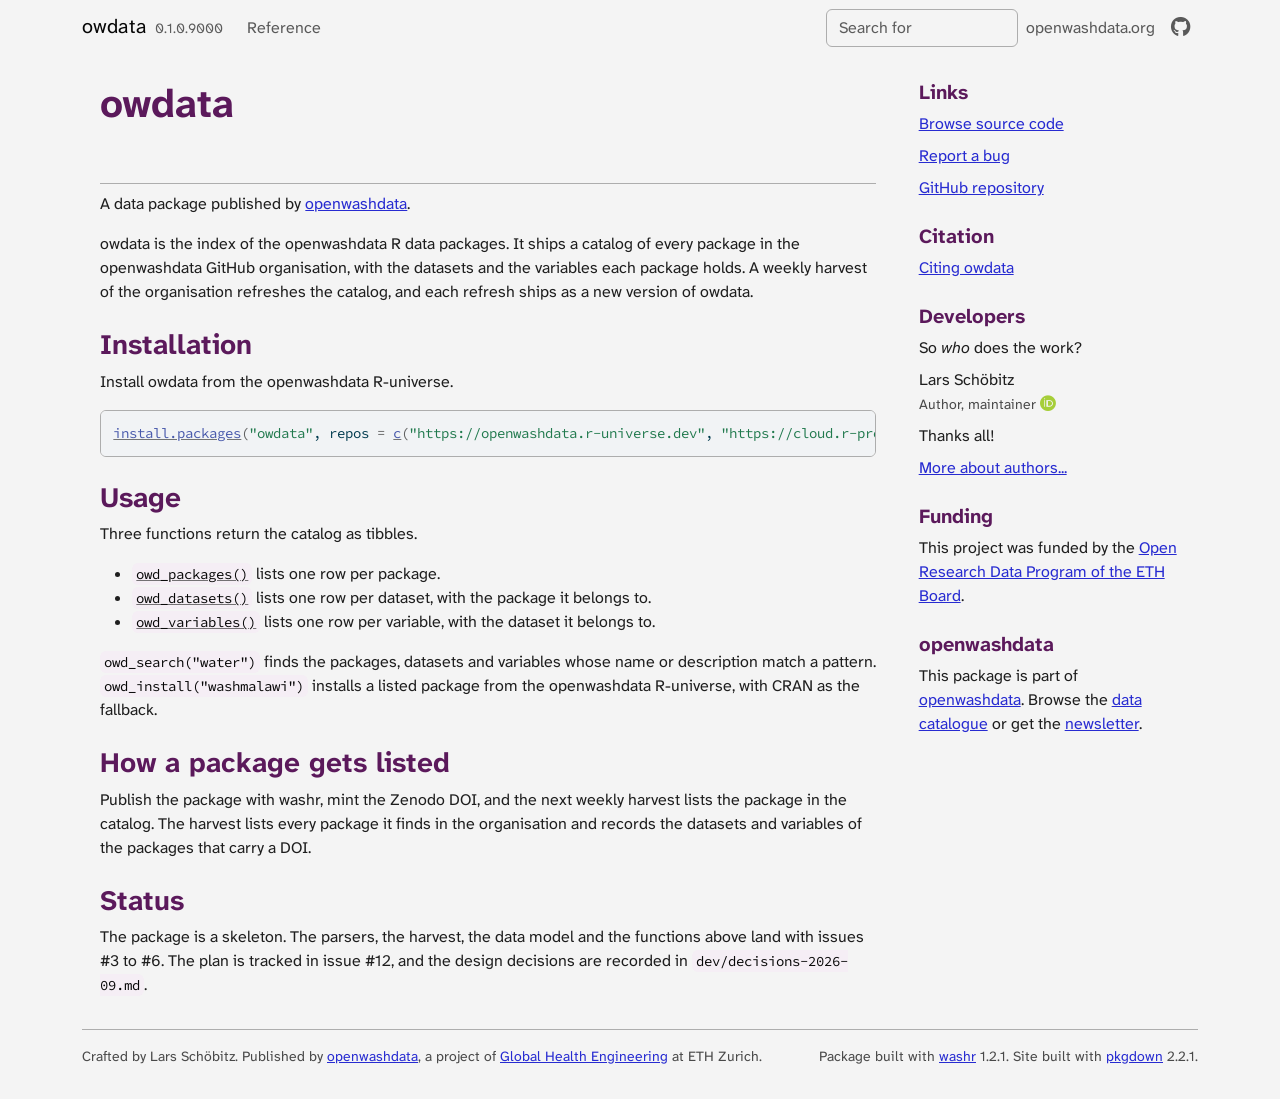
==== commit 575db67f: "Deploying to gh-pages from @ openwashdata/owdata@9d8358efdf00619bf99813f8bfdbcf09d0394f57 🚀" ====
--- a/index.html
+++ b/index.html
@@ -15,6 +15,8 @@
 <script src="deps/headroom-0.11.0/headroom.min.js"></script><script src="deps/headroom-0.11.0/jQuery.headroom.min.js"></script><script src="deps/bootstrap-toc-1.0.1/bootstrap-toc.min.js"></script><script src="deps/clipboard.js-2.0.11/clipboard.min.js"></script><script src="deps/search-1.0.0/autocomplete.jquery.min.js"></script><script src="deps/search-1.0.0/fuse.min.js"></script><script src="deps/search-1.0.0/mark.min.js"></script><!-- pkgdown --><script src="pkgdown.js"></script><meta property="og:title" content="Index of openwashdata R Data Packages">
 <meta name="description" content="Index metapackage for the openwashdata R data packages. Ships a harvested catalog of every package in the openwashdata GitHub organisation, with its datasets and variables, as internal data behind accessor and search functions, and installs any listed package from the openwashdata R-universe. The catalog is refreshed by a weekly harvest.">
 <meta property="og:description" content="Index metapackage for the openwashdata R data packages. Ships a harvested catalog of every package in the openwashdata GitHub organisation, with its datasets and variables, as internal data behind accessor and search functions, and installs any listed package from the openwashdata R-universe. The catalog is refreshed by a weekly harvest.">
+<meta property="og:image" content="https://raw.githubusercontent.com/openwashdata/brand/v1.1.0/assets/social-preview.png">
+<meta property="og:image:alt" content="openwashdata, social preview image">
 <script defer data-domain="openwashdata.github.io" src="https://plausible.io/js/script.js"></script>
 </head>
 <body>
@@ -40,6 +42,7 @@
 <li class="nav-item"><form class="form-inline" role="search">
  <input class="form-control" type="search" name="search-input" id="search-input" autocomplete="off" aria-label="Search site" placeholder="Search for" data-search-index="search.json">
 </form></li>
+<li class="nav-item"><a class="external-link nav-link" href="https://openwashdata.org" aria-label="openwashdata website">openwashdata.org</a></li>
 <li class="nav-item"><a class="external-link nav-link" href="https://github.com/openwashdata/owdata/" aria-label="GitHub"><span class="fa fab fa-github fa-lg"></span></a></li>
       </ul>
 </div>
@@ -51,6 +54,7 @@
   <main id="main" class="col-md-9"><div class="section level1">
 <div class="page-header"><h1 id="owdata">owdata<a class="anchor" aria-label="anchor" href="#owdata"></a>
 </h1></div>
+<p>A data package published by <a href="https://openwashdata.org" class="external-link">openwashdata</a>.</p>
 <p>owdata is the index of the openwashdata R data packages. It ships a catalog of every package in the openwashdata GitHub organisation, with the datasets and the variables each package holds. A weekly harvest of the organisation refreshes the catalog, and each refresh ships as a new version of owdata.</p>
 <div class="section level2">
 <h2 id="installation">Installation<a class="anchor" aria-label="anchor" href="#installation"></a>
@@ -119,16 +123,23 @@
 </ul>
 </div>
 
+<div class="openwashdata">
+<h2 data-toc-skip>openwashdata</h2>
+<ul class="list-unstyled">
+<li><p>This package is part of <a href="https://openwashdata.org" class="external-link">openwashdata</a>. Browse the <a href="https://openwashdata.org/pages/gallery/data/" class="external-link">data catalogue</a> or get the <a href="https://openwashdata.org/pages/newsletter/" class="external-link">newsletter</a>.</p></li>
+</ul>
+</div>
+
   </aside>
 </div>
 
 
     <footer><div class="pkgdown-footer-left">
-  <p>Crafted by Lars Schöbitz.</p>
+  <p>Crafted by Lars Schöbitz. Published by <a href="https://openwashdata.org" class="external-link">openwashdata</a>, a project of <a href="https://ghe.ethz.ch/" class="external-link">Global Health Engineering</a> at ETH Zurich.</p>
 </div>
 
 <div class="pkgdown-footer-right">
-  <p>Site built with <a href="https://pkgdown.r-lib.org/" class="external-link">pkgdown</a> 2.2.1.</p>
+  <p>Package built with <a href="https://openwashdata.github.io/washr/" class="external-link">washr</a> 1.2.1. Site built with <a href="https://pkgdown.r-lib.org/" class="external-link">pkgdown</a> 2.2.1.</p>
 </div>
 
     </footer>
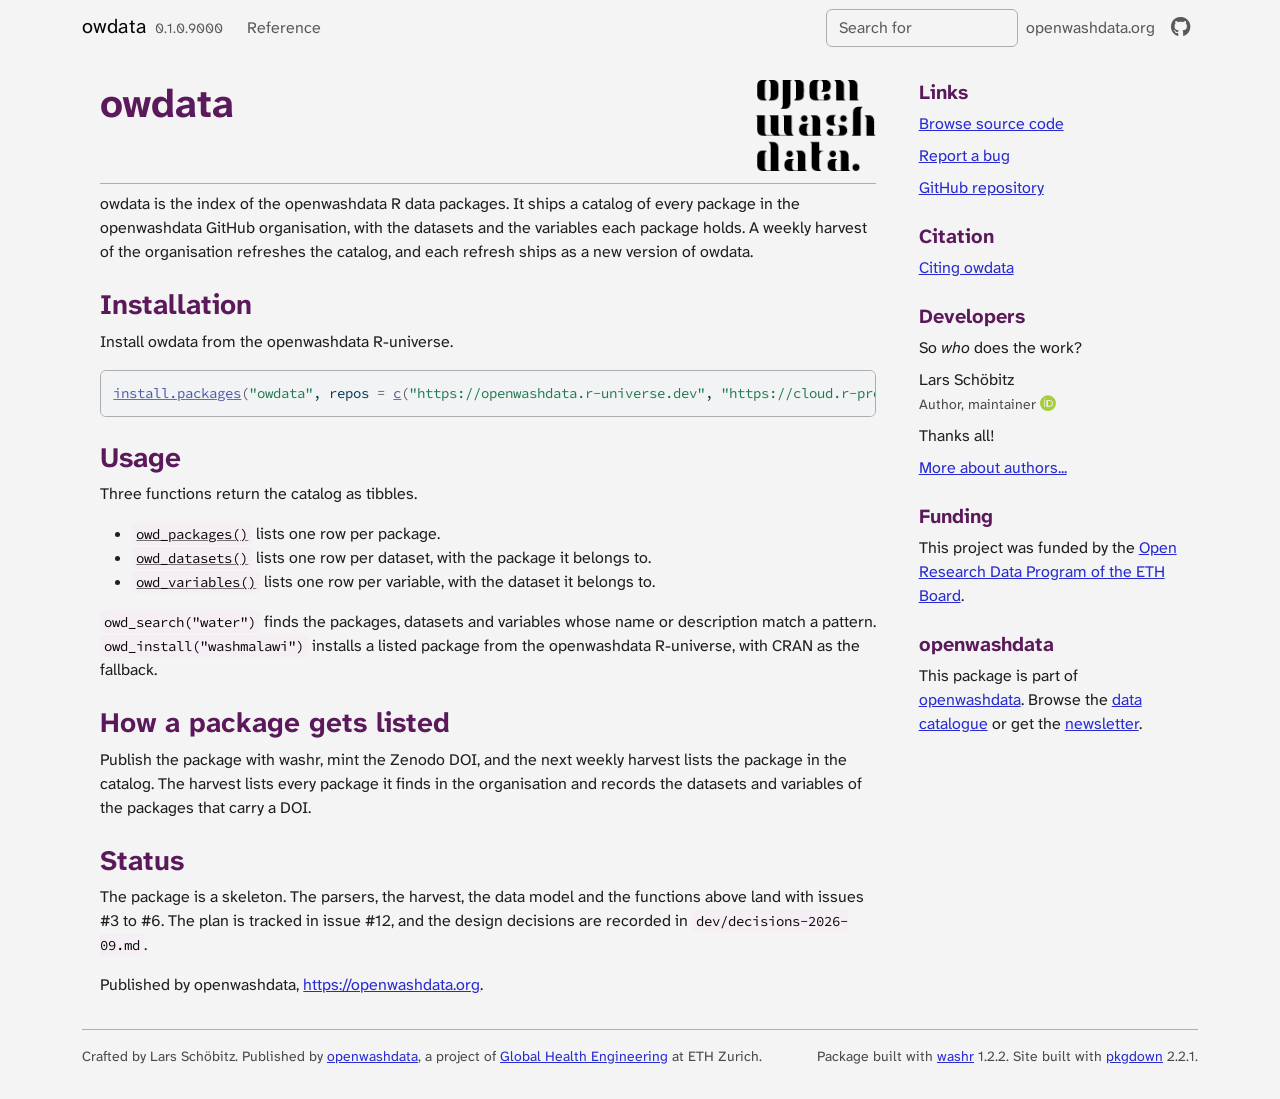
==== commit b0a6efc0: "Deploying to gh-pages from @ openwashdata/owdata@9c3eadb7373dc789fd76c3a0a57475ced2f3571c 🚀" ====
--- a/index.html
+++ b/index.html
@@ -12,7 +12,8 @@
 <link href="deps/Source_Code_Pro-0.4.10/font.css" rel="stylesheet">
 <link href="deps/font-awesome-6.5.2/css/all.min.css" rel="stylesheet">
 <link href="deps/font-awesome-6.5.2/css/v4-shims.min.css" rel="stylesheet">
-<script src="deps/headroom-0.11.0/headroom.min.js"></script><script src="deps/headroom-0.11.0/jQuery.headroom.min.js"></script><script src="deps/bootstrap-toc-1.0.1/bootstrap-toc.min.js"></script><script src="deps/clipboard.js-2.0.11/clipboard.min.js"></script><script src="deps/search-1.0.0/autocomplete.jquery.min.js"></script><script src="deps/search-1.0.0/fuse.min.js"></script><script src="deps/search-1.0.0/mark.min.js"></script><!-- pkgdown --><script src="pkgdown.js"></script><meta property="og:title" content="Index of openwashdata R Data Packages">
+<script src="deps/headroom-0.11.0/headroom.min.js"></script><script src="deps/headroom-0.11.0/jQuery.headroom.min.js"></script><script src="deps/bootstrap-toc-1.0.1/bootstrap-toc.min.js"></script><script src="deps/clipboard.js-2.0.11/clipboard.min.js"></script><script src="deps/search-1.0.0/autocomplete.jquery.min.js"></script><script src="deps/search-1.0.0/fuse.min.js"></script><script src="deps/search-1.0.0/mark.min.js"></script><!-- pkgdown --><script src="pkgdown.js"></script><link href="extra.css" rel="stylesheet">
+<meta property="og:title" content="Index of openwashdata R Data Packages">
 <meta name="description" content="Index metapackage for the openwashdata R data packages. Ships a harvested catalog of every package in the openwashdata GitHub organisation, with its datasets and variables, as internal data behind accessor and search functions, and installs any listed package from the openwashdata R-universe. The catalog is refreshed by a weekly harvest.">
 <meta property="og:description" content="Index metapackage for the openwashdata R data packages. Ships a harvested catalog of every package in the openwashdata GitHub organisation, with its datasets and variables, as internal data behind accessor and search functions, and installs any listed package from the openwashdata R-universe. The catalog is refreshed by a weekly harvest.">
 <meta property="og:image" content="https://raw.githubusercontent.com/openwashdata/brand/v1.1.0/assets/social-preview.png">
@@ -52,9 +53,10 @@
 </nav><div class="container template-home">
 <div class="row">
   <main id="main" class="col-md-9"><div class="section level1">
-<div class="page-header"><h1 id="owdata">owdata<a class="anchor" aria-label="anchor" href="#owdata"></a>
-</h1></div>
-<p>A data package published by <a href="https://openwashdata.org" class="external-link">openwashdata</a>.</p>
+<div class="page-header">
+<img src="logo.png" class="logo" alt=""><h1 id="owdata">owdata<a class="anchor" aria-label="anchor" href="#owdata"></a>
+</h1>
+</div>
 <p>owdata is the index of the openwashdata R data packages. It ships a catalog of every package in the openwashdata GitHub organisation, with the datasets and the variables each package holds. A weekly harvest of the organisation refreshes the catalog, and each refresh ships as a new version of owdata.</p>
 <div class="section level2">
 <h2 id="installation">Installation<a class="anchor" aria-label="anchor" href="#installation"></a>
@@ -86,6 +88,7 @@
 <h2 id="status">Status<a class="anchor" aria-label="anchor" href="#status"></a>
 </h2>
 <p>The package is a skeleton. The parsers, the harvest, the data model and the functions above land with issues #3 to #6. The plan is tracked in issue #12, and the design decisions are recorded in <code>dev/decisions-2026-09.md</code>.</p>
+<p>Published by openwashdata, <a href="https://openwashdata.org" class="external-link uri">https://openwashdata.org</a>.</p>
 </div>
 </div>
   </main><aside class="col-md-3"><div class="links">
@@ -139,7 +142,7 @@
 </div>
 
 <div class="pkgdown-footer-right">
-  <p>Package built with <a href="https://openwashdata.github.io/washr/" class="external-link">washr</a> 1.2.1. Site built with <a href="https://pkgdown.r-lib.org/" class="external-link">pkgdown</a> 2.2.1.</p>
+  <p>Package built with <a href="https://openwashdata.github.io/washr/" class="external-link">washr</a> 1.2.2. Site built with <a href="https://pkgdown.r-lib.org/" class="external-link">pkgdown</a> 2.2.1.</p>
 </div>
 
     </footer>
--- a/extra.css
+++ b/extra.css
@@ -0,0 +1,2 @@
+/* washr: the brand logo on the dark theme */
+[data-bs-theme="dark"] img.logo { content: url("logo-dark.png"); }
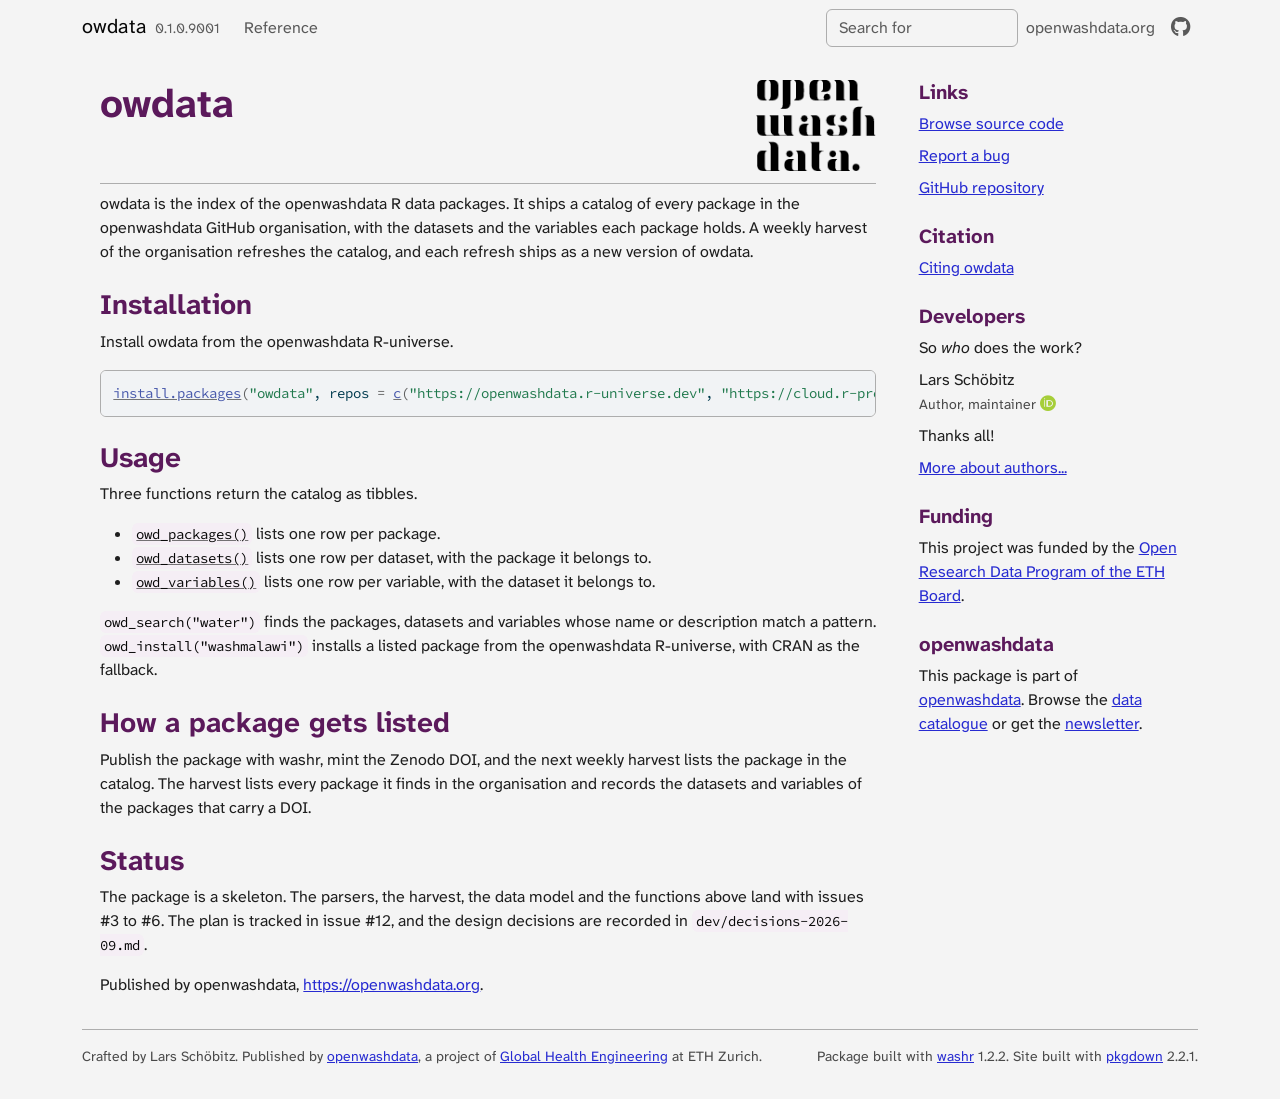
==== commit 7b40a1cf: "Deploying to gh-pages from @ openwashdata/owdata@7d0d846a4a5f8948b0e0dac0026dd5f2f9a9b4f0 🚀" ====
--- a/index.html
+++ b/index.html
@@ -28,7 +28,7 @@
 
     <a class="navbar-brand me-2" href="index.html">owdata</a>
 
-    <small class="nav-text text-muted me-auto" data-bs-toggle="tooltip" data-bs-placement="bottom" title="">0.1.0.9000</small>
+    <small class="nav-text text-muted me-auto" data-bs-toggle="tooltip" data-bs-placement="bottom" title="">0.1.0.9001</small>
 
 
     <button class="navbar-toggler" type="button" data-bs-toggle="collapse" data-bs-target="#navbar" aria-controls="navbar" aria-expanded="false" aria-label="Toggle navigation">
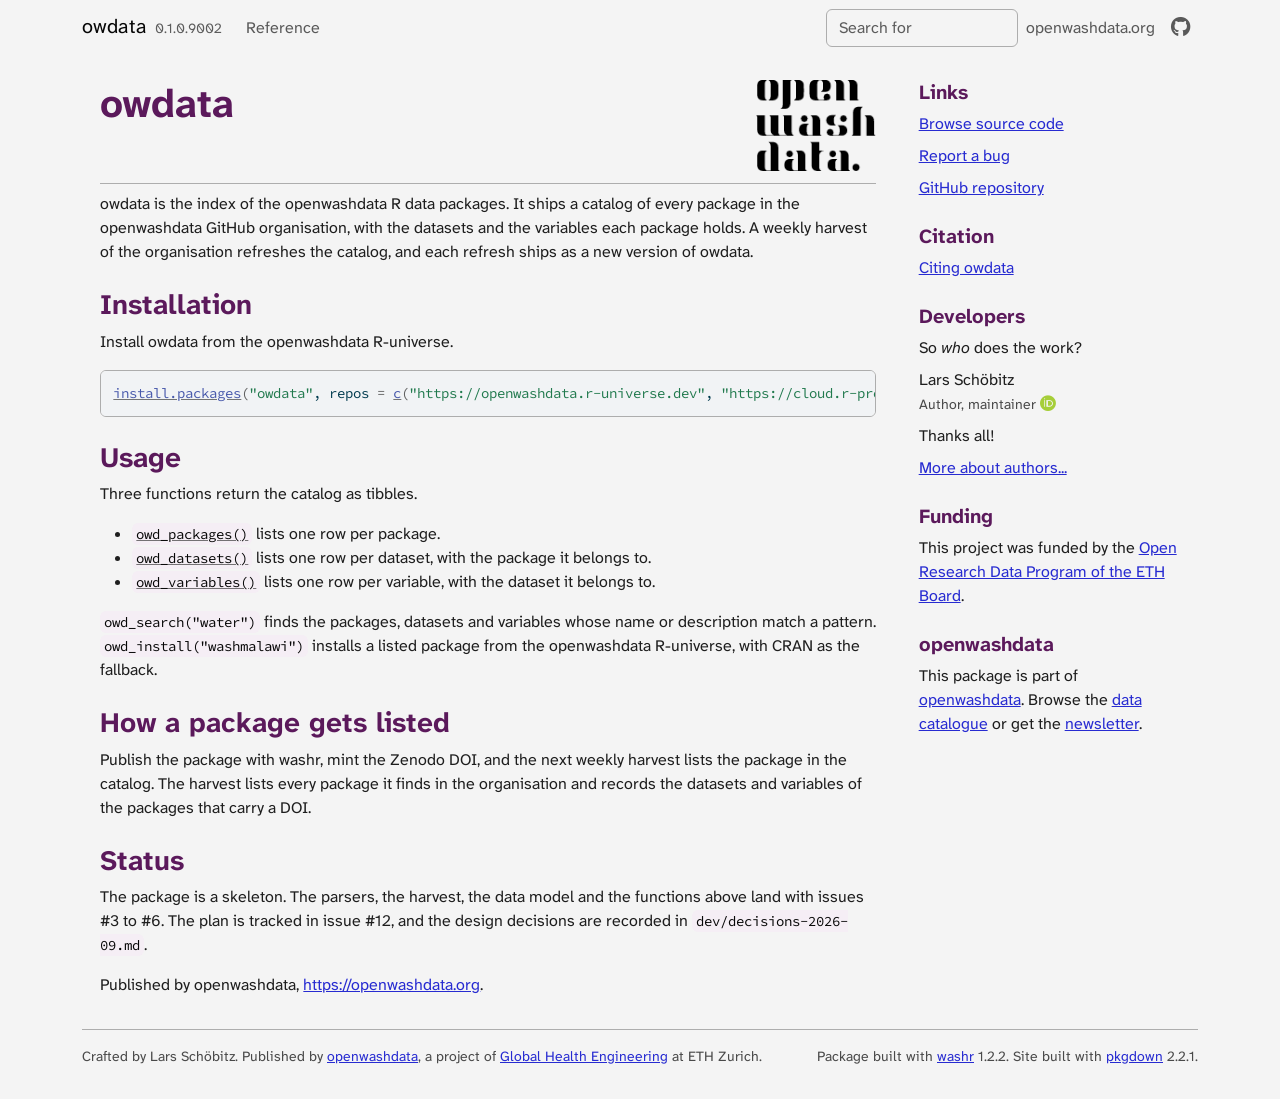
==== commit 77187af1: "Deploying to gh-pages from @ openwashdata/owdata@5cc49e710e0088a8d6e0cf99d04ffbca20c7b6a5 🚀" ====
--- a/index.html
+++ b/index.html
@@ -28,7 +28,7 @@
 
     <a class="navbar-brand me-2" href="index.html">owdata</a>
 
-    <small class="nav-text text-muted me-auto" data-bs-toggle="tooltip" data-bs-placement="bottom" title="">0.1.0.9001</small>
+    <small class="nav-text text-muted me-auto" data-bs-toggle="tooltip" data-bs-placement="bottom" title="">0.1.0.9002</small>
 
 
     <button class="navbar-toggler" type="button" data-bs-toggle="collapse" data-bs-target="#navbar" aria-controls="navbar" aria-expanded="false" aria-label="Toggle navigation">
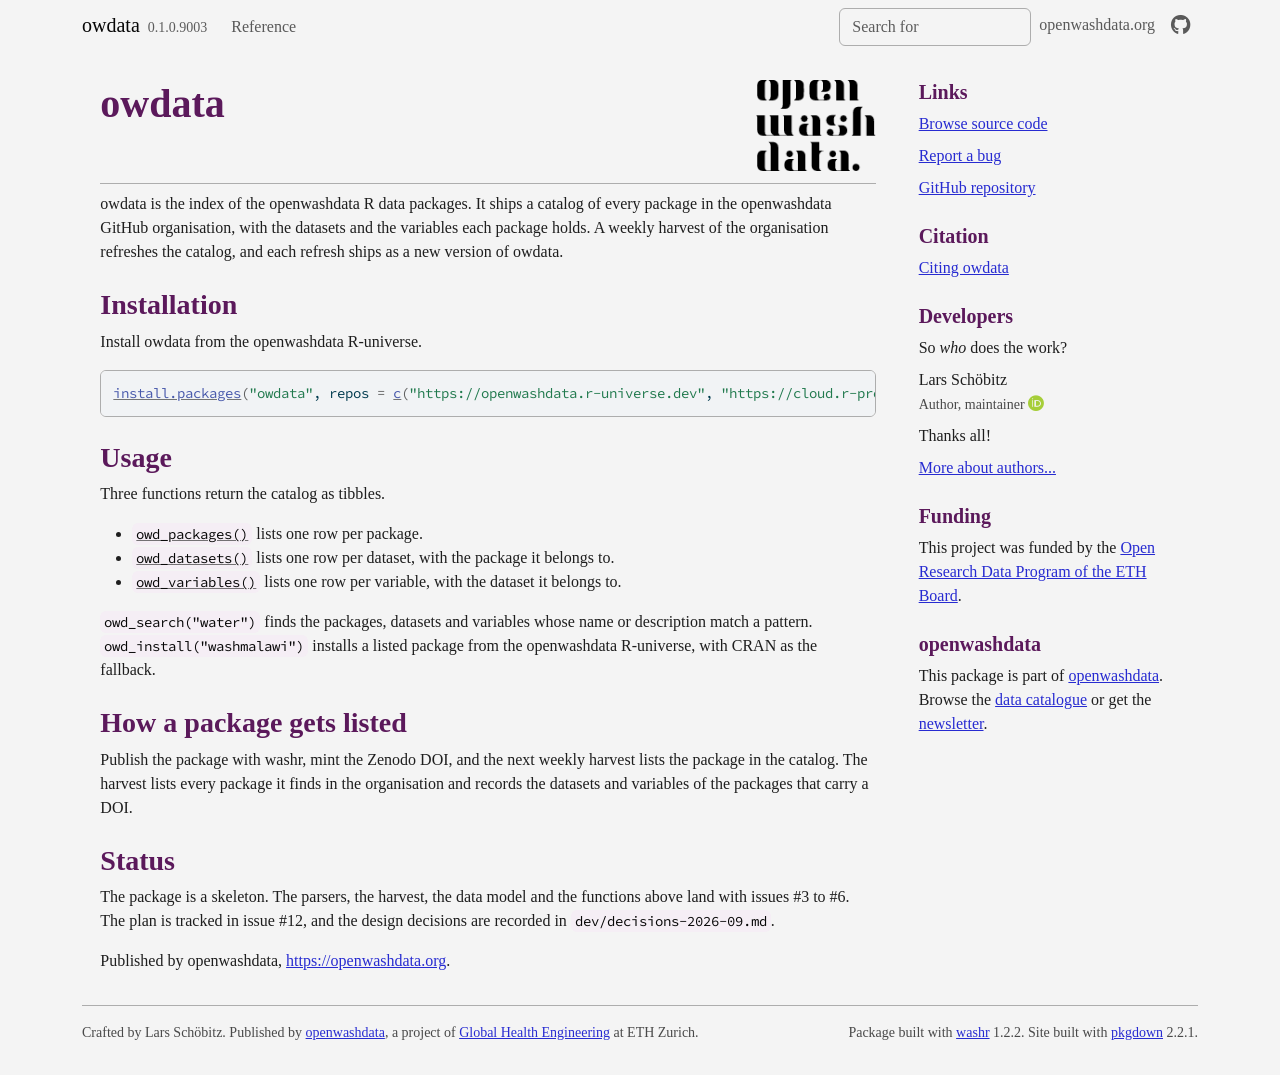
==== commit 5d883c8d: "Deploying to gh-pages from @ openwashdata/owdata@20035077936472354002b63d75b3df33443f0008 🚀" ====
--- a/index.html
+++ b/index.html
@@ -1,8 +1,7 @@
 <!DOCTYPE html>
 <!-- Generated by pkgdown: do not edit by hand --><html lang="en-GB">
 <head>
-<meta http-equiv="Content-Type" content="text/html; charset=UTF-8">
-<meta charset="utf-8">
+<meta charset="UTF-8">
 <meta http-equiv="X-UA-Compatible" content="IE=edge">
 <meta name="viewport" content="width=device-width, initial-scale=1, shrink-to-fit=no">
 <title>Index of openwashdata R Data Packages • owdata</title>
@@ -28,7 +27,7 @@
 
     <a class="navbar-brand me-2" href="index.html">owdata</a>
 
-    <small class="nav-text text-muted me-auto" data-bs-toggle="tooltip" data-bs-placement="bottom" title="">0.1.0.9002</small>
+    <small class="nav-text text-muted me-auto" data-bs-toggle="tooltip" data-bs-placement="bottom" title="">0.1.0.9003</small>
 
 
     <button class="navbar-toggler" type="button" data-bs-toggle="collapse" data-bs-target="#navbar" aria-controls="navbar" aria-expanded="false" aria-label="Toggle navigation">
--- a/deps/Atkinson_Hyperlegible_Next-0.4.10/font.css
+++ b/deps/Atkinson_Hyperlegible_Next-0.4.10/font.css
@@ -3,7 +3,7 @@
   font-family: 'Atkinson Hyperlegible Next';
   font-style: italic;
   font-weight: 400;
-  src: url(NaPPcYPdHfdVxJw0IfIP0lvYFqijb-UxCtm5_wdGseiMr3a-oXZ-.woff2) format('woff2');
+  src: url(font?kit=NaPpcYPdHfdVxJw0IfIP0lvYFqijb-UxCtm5_wdGseiMhXSWUJ7iyGKiJPfJ97Fy3cnHjSBJTCEYWVdVzJ7j&skey=5c5b2364e8689c3&v=v7) format('woff2');
   unicode-range: U+0100-02BA, U+02BD-02C5, U+02C7-02CC, U+02CE-02D7, U+02DD-02FF, U+0304, U+0308, U+0329, U+1D00-1DBF, U+1E00-1E9F, U+1EF2-1EFF, U+2020, U+20A0-20AB, U+20AD-20C4, U+2113, U+2C60-2C7F, U+A720-A7FF;
 }
 /* latin */
@@ -11,7 +11,7 @@
   font-family: 'Atkinson Hyperlegible Next';
   font-style: italic;
   font-weight: 400;
-  src: url(NaPPcYPdHfdVxJw0IfIP0lvYFqijb-UxCtm5_wdGseiMr3i-oQ.woff2) format('woff2');
+  src: url(font?kit=NaPpcYPdHfdVxJw0IfIP0lvYFqijb-UxCtm5_wdGseiMhXSWUJ7iyGKiJPfJ97Fy3cnHjSBJTCEYWVdVwp7j&skey=5c5b2364e8689c3&v=v7) format('woff2');
   unicode-range: U+0000-00FF, U+0131, U+0152-0153, U+02BB-02BC, U+02C6, U+02DA, U+02DC, U+0304, U+0308, U+0329, U+2000-206F, U+20AC, U+2122, U+2191, U+2193, U+2212, U+2215, U+FEFF, U+FFFD;
 }
 /* latin-ext */
@@ -19,7 +19,7 @@
   font-family: 'Atkinson Hyperlegible Next';
   font-style: italic;
   font-weight: 600;
-  src: url(NaPPcYPdHfdVxJw0IfIP0lvYFqijb-UxCtm5_wdGseiMr3a-oXZ-.woff2) format('woff2');
+  src: url(font?kit=NaPpcYPdHfdVxJw0IfIP0lvYFqijb-UxCtm5_wdGseiMhXSWUJ7iyGKiJPfJ97Fy3cnHjSBJTCEYWVdVzJ7j&skey=5c5b2364e8689c3&v=v7) format('woff2');
   unicode-range: U+0100-02BA, U+02BD-02C5, U+02C7-02CC, U+02CE-02D7, U+02DD-02FF, U+0304, U+0308, U+0329, U+1D00-1DBF, U+1E00-1E9F, U+1EF2-1EFF, U+2020, U+20A0-20AB, U+20AD-20C4, U+2113, U+2C60-2C7F, U+A720-A7FF;
 }
 /* latin */
@@ -27,7 +27,7 @@
   font-family: 'Atkinson Hyperlegible Next';
   font-style: italic;
   font-weight: 600;
-  src: url(NaPPcYPdHfdVxJw0IfIP0lvYFqijb-UxCtm5_wdGseiMr3i-oQ.woff2) format('woff2');
+  src: url(font?kit=NaPpcYPdHfdVxJw0IfIP0lvYFqijb-UxCtm5_wdGseiMhXSWUJ7iyGKiJPfJ97Fy3cnHjSBJTCEYWVdVwp7j&skey=5c5b2364e8689c3&v=v7) format('woff2');
   unicode-range: U+0000-00FF, U+0131, U+0152-0153, U+02BB-02BC, U+02C6, U+02DA, U+02DC, U+0304, U+0308, U+0329, U+2000-206F, U+20AC, U+2122, U+2191, U+2193, U+2212, U+2215, U+FEFF, U+FFFD;
 }
 /* latin-ext */
@@ -35,7 +35,7 @@
   font-family: 'Atkinson Hyperlegible Next';
   font-style: italic;
   font-weight: 700;
-  src: url(NaPPcYPdHfdVxJw0IfIP0lvYFqijb-UxCtm5_wdGseiMr3a-oXZ-.woff2) format('woff2');
+  src: url(font?kit=NaPpcYPdHfdVxJw0IfIP0lvYFqijb-UxCtm5_wdGseiMhXSWUJ7iyGKiJPfJ97Fy3cnHjSBJTCEYWVdVzJ7j&skey=5c5b2364e8689c3&v=v7) format('woff2');
   unicode-range: U+0100-02BA, U+02BD-02C5, U+02C7-02CC, U+02CE-02D7, U+02DD-02FF, U+0304, U+0308, U+0329, U+1D00-1DBF, U+1E00-1E9F, U+1EF2-1EFF, U+2020, U+20A0-20AB, U+20AD-20C4, U+2113, U+2C60-2C7F, U+A720-A7FF;
 }
 /* latin */
@@ -43,7 +43,7 @@
   font-family: 'Atkinson Hyperlegible Next';
   font-style: italic;
   font-weight: 700;
-  src: url(NaPPcYPdHfdVxJw0IfIP0lvYFqijb-UxCtm5_wdGseiMr3i-oQ.woff2) format('woff2');
+  src: url(font?kit=NaPpcYPdHfdVxJw0IfIP0lvYFqijb-UxCtm5_wdGseiMhXSWUJ7iyGKiJPfJ97Fy3cnHjSBJTCEYWVdVwp7j&skey=5c5b2364e8689c3&v=v7) format('woff2');
   unicode-range: U+0000-00FF, U+0131, U+0152-0153, U+02BB-02BC, U+02C6, U+02DA, U+02DC, U+0304, U+0308, U+0329, U+2000-206F, U+20AC, U+2122, U+2191, U+2193, U+2212, U+2215, U+FEFF, U+FFFD;
 }
 /* latin-ext */
@@ -51,7 +51,7 @@
   font-family: 'Atkinson Hyperlegible Next';
   font-style: normal;
   font-weight: 400;
-  src: url(NaPNcYPdHfdVxJw0IfIP0lvYFqijb-UxCtm5_wdGseiHn3qmpQ.woff2) format('woff2');
+  src: url(font?kit=NaPncYPdHfdVxJw0IfIP0lvYFqijb-UxCtm5_wdGscKFt4tOOfV4ZmW37LRDv_uNBaCsF45OWQ5cZhplwA&skey=cc6f4df37b6931db&v=v7) format('woff2');
   unicode-range: U+0100-02BA, U+02BD-02C5, U+02C7-02CC, U+02CE-02D7, U+02DD-02FF, U+0304, U+0308, U+0329, U+1D00-1DBF, U+1E00-1E9F, U+1EF2-1EFF, U+2020, U+20A0-20AB, U+20AD-20C4, U+2113, U+2C60-2C7F, U+A720-A7FF;
 }
 /* latin */
@@ -59,7 +59,7 @@
   font-family: 'Atkinson Hyperlegible Next';
   font-style: normal;
   font-weight: 400;
-  src: url(NaPNcYPdHfdVxJw0IfIP0lvYFqijb-UxCtm5_wdGseiJn3o.woff2) format('woff2');
+  src: url(font?kit=NaPncYPdHfdVxJw0IfIP0lvYFqijb-UxCtm5_wdGscKFt4tOOfV4ZmW37LRDv_uNBaCsF45OWQ5cZhRlwA&skey=cc6f4df37b6931db&v=v7) format('woff2');
   unicode-range: U+0000-00FF, U+0131, U+0152-0153, U+02BB-02BC, U+02C6, U+02DA, U+02DC, U+0304, U+0308, U+0329, U+2000-206F, U+20AC, U+2122, U+2191, U+2193, U+2212, U+2215, U+FEFF, U+FFFD;
 }
 /* latin-ext */
@@ -67,7 +67,7 @@
   font-family: 'Atkinson Hyperlegible Next';
   font-style: normal;
   font-weight: 600;
-  src: url(NaPNcYPdHfdVxJw0IfIP0lvYFqijb-UxCtm5_wdGseiHn3qmpQ.woff2) format('woff2');
+  src: url(font?kit=NaPncYPdHfdVxJw0IfIP0lvYFqijb-UxCtm5_wdGscKFt4tOOfV4ZmW37LRDv_uNBaCsF45OWQ5cZhplwA&skey=cc6f4df37b6931db&v=v7) format('woff2');
   unicode-range: U+0100-02BA, U+02BD-02C5, U+02C7-02CC, U+02CE-02D7, U+02DD-02FF, U+0304, U+0308, U+0329, U+1D00-1DBF, U+1E00-1E9F, U+1EF2-1EFF, U+2020, U+20A0-20AB, U+20AD-20C4, U+2113, U+2C60-2C7F, U+A720-A7FF;
 }
 /* latin */
@@ -75,7 +75,7 @@
   font-family: 'Atkinson Hyperlegible Next';
   font-style: normal;
   font-weight: 600;
-  src: url(NaPNcYPdHfdVxJw0IfIP0lvYFqijb-UxCtm5_wdGseiJn3o.woff2) format('woff2');
+  src: url(font?kit=NaPncYPdHfdVxJw0IfIP0lvYFqijb-UxCtm5_wdGscKFt4tOOfV4ZmW37LRDv_uNBaCsF45OWQ5cZhRlwA&skey=cc6f4df37b6931db&v=v7) format('woff2');
   unicode-range: U+0000-00FF, U+0131, U+0152-0153, U+02BB-02BC, U+02C6, U+02DA, U+02DC, U+0304, U+0308, U+0329, U+2000-206F, U+20AC, U+2122, U+2191, U+2193, U+2212, U+2215, U+FEFF, U+FFFD;
 }
 /* latin-ext */
@@ -83,7 +83,7 @@
   font-family: 'Atkinson Hyperlegible Next';
   font-style: normal;
   font-weight: 700;
-  src: url(NaPNcYPdHfdVxJw0IfIP0lvYFqijb-UxCtm5_wdGseiHn3qmpQ.woff2) format('woff2');
+  src: url(font?kit=NaPncYPdHfdVxJw0IfIP0lvYFqijb-UxCtm5_wdGscKFt4tOOfV4ZmW37LRDv_uNBaCsF45OWQ5cZhplwA&skey=cc6f4df37b6931db&v=v7) format('woff2');
   unicode-range: U+0100-02BA, U+02BD-02C5, U+02C7-02CC, U+02CE-02D7, U+02DD-02FF, U+0304, U+0308, U+0329, U+1D00-1DBF, U+1E00-1E9F, U+1EF2-1EFF, U+2020, U+20A0-20AB, U+20AD-20C4, U+2113, U+2C60-2C7F, U+A720-A7FF;
 }
 /* latin */
@@ -91,6 +91,6 @@
   font-family: 'Atkinson Hyperlegible Next';
   font-style: normal;
   font-weight: 700;
-  src: url(NaPNcYPdHfdVxJw0IfIP0lvYFqijb-UxCtm5_wdGseiJn3o.woff2) format('woff2');
+  src: url(font?kit=NaPncYPdHfdVxJw0IfIP0lvYFqijb-UxCtm5_wdGscKFt4tOOfV4ZmW37LRDv_uNBaCsF45OWQ5cZhRlwA&skey=cc6f4df37b6931db&v=v7) format('woff2');
   unicode-range: U+0000-00FF, U+0131, U+0152-0153, U+02BB-02BC, U+02C6, U+02DA, U+02DC, U+0304, U+0308, U+0329, U+2000-206F, U+20AC, U+2122, U+2191, U+2193, U+2212, U+2215, U+FEFF, U+FFFD;
 }
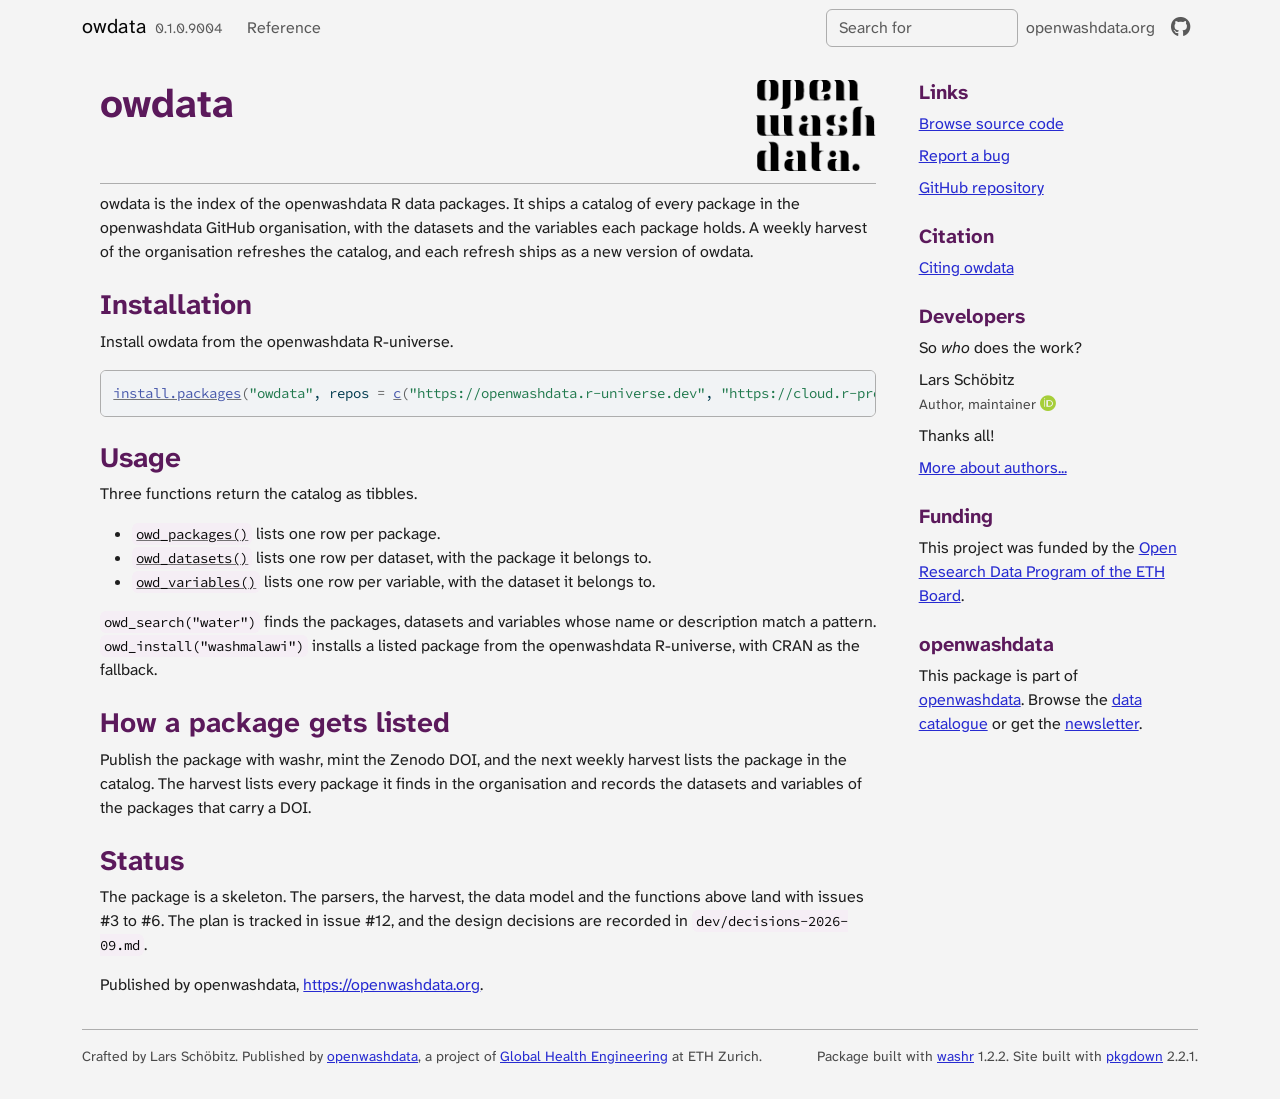
==== commit de59ccd7: "Deploying to gh-pages from @ openwashdata/owdata@461159a1ace2b84f22260b3f5de404e7163e6bd8 🚀" ====
--- a/index.html
+++ b/index.html
@@ -7,8 +7,8 @@
 <title>Index of openwashdata R Data Packages • owdata</title>
 <script src="deps/jquery-3.6.0/jquery-3.6.0.min.js"></script><meta name="viewport" content="width=device-width, initial-scale=1, shrink-to-fit=no">
 <link href="deps/bootstrap-5.3.8/bootstrap.min.css" rel="stylesheet">
-<script src="deps/bootstrap-5.3.8/bootstrap.bundle.min.js"></script><link href="deps/Atkinson_Hyperlegible_Next-0.4.10/font.css" rel="stylesheet">
-<link href="deps/Source_Code_Pro-0.4.10/font.css" rel="stylesheet">
+<script src="deps/bootstrap-5.3.8/bootstrap.bundle.min.js"></script><link href="deps/Atkinson_Hyperlegible_Next-0.5.0/font.css" rel="stylesheet">
+<link href="deps/Source_Code_Pro-0.5.0/font.css" rel="stylesheet">
 <link href="deps/font-awesome-6.5.2/css/all.min.css" rel="stylesheet">
 <link href="deps/font-awesome-6.5.2/css/v4-shims.min.css" rel="stylesheet">
 <script src="deps/headroom-0.11.0/headroom.min.js"></script><script src="deps/headroom-0.11.0/jQuery.headroom.min.js"></script><script src="deps/bootstrap-toc-1.0.1/bootstrap-toc.min.js"></script><script src="deps/clipboard.js-2.0.11/clipboard.min.js"></script><script src="deps/search-1.0.0/autocomplete.jquery.min.js"></script><script src="deps/search-1.0.0/fuse.min.js"></script><script src="deps/search-1.0.0/mark.min.js"></script><!-- pkgdown --><script src="pkgdown.js"></script><link href="extra.css" rel="stylesheet">
@@ -27,7 +27,7 @@
 
     <a class="navbar-brand me-2" href="index.html">owdata</a>
 
-    <small class="nav-text text-muted me-auto" data-bs-toggle="tooltip" data-bs-placement="bottom" title="">0.1.0.9003</small>
+    <small class="nav-text text-muted me-auto" data-bs-toggle="tooltip" data-bs-placement="bottom" title="">0.1.0.9004</small>
 
 
     <button class="navbar-toggler" type="button" data-bs-toggle="collapse" data-bs-target="#navbar" aria-controls="navbar" aria-expanded="false" aria-label="Toggle navigation">
--- a/deps/Atkinson_Hyperlegible_Next-0.5.0/font.css
+++ b/deps/Atkinson_Hyperlegible_Next-0.5.0/font.css
@@ -0,0 +1,96 @@
+/* latin-ext */
+@font-face {
+  font-family: 'Atkinson Hyperlegible Next';
+  font-style: italic;
+  font-weight: 400;
+  src: url(adf7d332682e873f7c291bc63399afde.woff2) format('woff2');
+  unicode-range: U+0100-02BA, U+02BD-02C5, U+02C7-02CC, U+02CE-02D7, U+02DD-02FF, U+0304, U+0308, U+0329, U+1D00-1DBF, U+1E00-1E9F, U+1EF2-1EFF, U+2020, U+20A0-20AB, U+20AD-20C4, U+2113, U+2C60-2C7F, U+A720-A7FF;
+}
+/* latin */
+@font-face {
+  font-family: 'Atkinson Hyperlegible Next';
+  font-style: italic;
+  font-weight: 400;
+  src: url(b45ca78608921b64ec95f04f034ed6e2.woff2) format('woff2');
+  unicode-range: U+0000-00FF, U+0131, U+0152-0153, U+02BB-02BC, U+02C6, U+02DA, U+02DC, U+0304, U+0308, U+0329, U+2000-206F, U+20AC, U+2122, U+2191, U+2193, U+2212, U+2215, U+FEFF, U+FFFD;
+}
+/* latin-ext */
+@font-face {
+  font-family: 'Atkinson Hyperlegible Next';
+  font-style: italic;
+  font-weight: 600;
+  src: url(adf7d332682e873f7c291bc63399afde.woff2) format('woff2');
+  unicode-range: U+0100-02BA, U+02BD-02C5, U+02C7-02CC, U+02CE-02D7, U+02DD-02FF, U+0304, U+0308, U+0329, U+1D00-1DBF, U+1E00-1E9F, U+1EF2-1EFF, U+2020, U+20A0-20AB, U+20AD-20C4, U+2113, U+2C60-2C7F, U+A720-A7FF;
+}
+/* latin */
+@font-face {
+  font-family: 'Atkinson Hyperlegible Next';
+  font-style: italic;
+  font-weight: 600;
+  src: url(b45ca78608921b64ec95f04f034ed6e2.woff2) format('woff2');
+  unicode-range: U+0000-00FF, U+0131, U+0152-0153, U+02BB-02BC, U+02C6, U+02DA, U+02DC, U+0304, U+0308, U+0329, U+2000-206F, U+20AC, U+2122, U+2191, U+2193, U+2212, U+2215, U+FEFF, U+FFFD;
+}
+/* latin-ext */
+@font-face {
+  font-family: 'Atkinson Hyperlegible Next';
+  font-style: italic;
+  font-weight: 700;
+  src: url(adf7d332682e873f7c291bc63399afde.woff2) format('woff2');
+  unicode-range: U+0100-02BA, U+02BD-02C5, U+02C7-02CC, U+02CE-02D7, U+02DD-02FF, U+0304, U+0308, U+0329, U+1D00-1DBF, U+1E00-1E9F, U+1EF2-1EFF, U+2020, U+20A0-20AB, U+20AD-20C4, U+2113, U+2C60-2C7F, U+A720-A7FF;
+}
+/* latin */
+@font-face {
+  font-family: 'Atkinson Hyperlegible Next';
+  font-style: italic;
+  font-weight: 700;
+  src: url(b45ca78608921b64ec95f04f034ed6e2.woff2) format('woff2');
+  unicode-range: U+0000-00FF, U+0131, U+0152-0153, U+02BB-02BC, U+02C6, U+02DA, U+02DC, U+0304, U+0308, U+0329, U+2000-206F, U+20AC, U+2122, U+2191, U+2193, U+2212, U+2215, U+FEFF, U+FFFD;
+}
+/* latin-ext */
+@font-face {
+  font-family: 'Atkinson Hyperlegible Next';
+  font-style: normal;
+  font-weight: 400;
+  src: url(c27cff1f4ded1b4e3d43a63f30d90bbd.woff2) format('woff2');
+  unicode-range: U+0100-02BA, U+02BD-02C5, U+02C7-02CC, U+02CE-02D7, U+02DD-02FF, U+0304, U+0308, U+0329, U+1D00-1DBF, U+1E00-1E9F, U+1EF2-1EFF, U+2020, U+20A0-20AB, U+20AD-20C4, U+2113, U+2C60-2C7F, U+A720-A7FF;
+}
+/* latin */
+@font-face {
+  font-family: 'Atkinson Hyperlegible Next';
+  font-style: normal;
+  font-weight: 400;
+  src: url(7d47186fa11b1bc1639e410ff2b7f9d2.woff2) format('woff2');
+  unicode-range: U+0000-00FF, U+0131, U+0152-0153, U+02BB-02BC, U+02C6, U+02DA, U+02DC, U+0304, U+0308, U+0329, U+2000-206F, U+20AC, U+2122, U+2191, U+2193, U+2212, U+2215, U+FEFF, U+FFFD;
+}
+/* latin-ext */
+@font-face {
+  font-family: 'Atkinson Hyperlegible Next';
+  font-style: normal;
+  font-weight: 600;
+  src: url(c27cff1f4ded1b4e3d43a63f30d90bbd.woff2) format('woff2');
+  unicode-range: U+0100-02BA, U+02BD-02C5, U+02C7-02CC, U+02CE-02D7, U+02DD-02FF, U+0304, U+0308, U+0329, U+1D00-1DBF, U+1E00-1E9F, U+1EF2-1EFF, U+2020, U+20A0-20AB, U+20AD-20C4, U+2113, U+2C60-2C7F, U+A720-A7FF;
+}
+/* latin */
+@font-face {
+  font-family: 'Atkinson Hyperlegible Next';
+  font-style: normal;
+  font-weight: 600;
+  src: url(7d47186fa11b1bc1639e410ff2b7f9d2.woff2) format('woff2');
+  unicode-range: U+0000-00FF, U+0131, U+0152-0153, U+02BB-02BC, U+02C6, U+02DA, U+02DC, U+0304, U+0308, U+0329, U+2000-206F, U+20AC, U+2122, U+2191, U+2193, U+2212, U+2215, U+FEFF, U+FFFD;
+}
+/* latin-ext */
+@font-face {
+  font-family: 'Atkinson Hyperlegible Next';
+  font-style: normal;
+  font-weight: 700;
+  src: url(c27cff1f4ded1b4e3d43a63f30d90bbd.woff2) format('woff2');
+  unicode-range: U+0100-02BA, U+02BD-02C5, U+02C7-02CC, U+02CE-02D7, U+02DD-02FF, U+0304, U+0308, U+0329, U+1D00-1DBF, U+1E00-1E9F, U+1EF2-1EFF, U+2020, U+20A0-20AB, U+20AD-20C4, U+2113, U+2C60-2C7F, U+A720-A7FF;
+}
+/* latin */
+@font-face {
+  font-family: 'Atkinson Hyperlegible Next';
+  font-style: normal;
+  font-weight: 700;
+  src: url(7d47186fa11b1bc1639e410ff2b7f9d2.woff2) format('woff2');
+  unicode-range: U+0000-00FF, U+0131, U+0152-0153, U+02BB-02BC, U+02C6, U+02DA, U+02DC, U+0304, U+0308, U+0329, U+2000-206F, U+20AC, U+2122, U+2191, U+2193, U+2212, U+2215, U+FEFF, U+FFFD;
+}
--- a/deps/Source_Code_Pro-0.5.0/font.css
+++ b/deps/Source_Code_Pro-0.5.0/font.css
@@ -0,0 +1,224 @@
+/* cyrillic-ext */
+@font-face {
+  font-family: 'Source Code Pro';
+  font-style: italic;
+  font-weight: 400;
+  src: url(95d400a61f9a22e30f4be7dd1d3536de.woff2) format('woff2');
+  unicode-range: U+0460-052F, U+1C80-1C8A, U+20B4, U+2DE0-2DFF, U+A640-A69F, U+FE2E-FE2F;
+}
+/* cyrillic */
+@font-face {
+  font-family: 'Source Code Pro';
+  font-style: italic;
+  font-weight: 400;
+  src: url(8695ab3e98ceee8a96add83dd2a0e223.woff2) format('woff2');
+  unicode-range: U+0301, U+0400-045F, U+0490-0491, U+04B0-04B1, U+2116;
+}
+/* greek-ext */
+@font-face {
+  font-family: 'Source Code Pro';
+  font-style: italic;
+  font-weight: 400;
+  src: url(09a10d276b979cd1141bfd79d660f86f.woff2) format('woff2');
+  unicode-range: U+1F00-1FFF;
+}
+/* greek */
+@font-face {
+  font-family: 'Source Code Pro';
+  font-style: italic;
+  font-weight: 400;
+  src: url(8ade2979fb4286b6c83ef270026588fb.woff2) format('woff2');
+  unicode-range: U+0370-0377, U+037A-037F, U+0384-038A, U+038C, U+038E-03A1, U+03A3-03FF;
+}
+/* vietnamese */
+@font-face {
+  font-family: 'Source Code Pro';
+  font-style: italic;
+  font-weight: 400;
+  src: url(5837cbbc255952f23f49d3c6a902f318.woff2) format('woff2');
+  unicode-range: U+0102-0103, U+0110-0111, U+0128-0129, U+0168-0169, U+01A0-01A1, U+01AF-01B0, U+0300-0301, U+0303-0304, U+0308-0309, U+0323, U+0329, U+1EA0-1EF9, U+20AB;
+}
+/* latin-ext */
+@font-face {
+  font-family: 'Source Code Pro';
+  font-style: italic;
+  font-weight: 400;
+  src: url(af917ad50c0864d020a0edf647c8a46b.woff2) format('woff2');
+  unicode-range: U+0100-02BA, U+02BD-02C5, U+02C7-02CC, U+02CE-02D7, U+02DD-02FF, U+0304, U+0308, U+0329, U+1D00-1DBF, U+1E00-1E9F, U+1EF2-1EFF, U+2020, U+20A0-20AB, U+20AD-20C4, U+2113, U+2C60-2C7F, U+A720-A7FF;
+}
+/* latin */
+@font-face {
+  font-family: 'Source Code Pro';
+  font-style: italic;
+  font-weight: 400;
+  src: url(3a0c725e920b97cbf03757fd9f77c38b.woff2) format('woff2');
+  unicode-range: U+0000-00FF, U+0131, U+0152-0153, U+02BB-02BC, U+02C6, U+02DA, U+02DC, U+0304, U+0308, U+0329, U+2000-206F, U+20AC, U+2122, U+2191, U+2193, U+2212, U+2215, U+FEFF, U+FFFD;
+}
+/* cyrillic-ext */
+@font-face {
+  font-family: 'Source Code Pro';
+  font-style: italic;
+  font-weight: 500;
+  src: url(95d400a61f9a22e30f4be7dd1d3536de.woff2) format('woff2');
+  unicode-range: U+0460-052F, U+1C80-1C8A, U+20B4, U+2DE0-2DFF, U+A640-A69F, U+FE2E-FE2F;
+}
+/* cyrillic */
+@font-face {
+  font-family: 'Source Code Pro';
+  font-style: italic;
+  font-weight: 500;
+  src: url(8695ab3e98ceee8a96add83dd2a0e223.woff2) format('woff2');
+  unicode-range: U+0301, U+0400-045F, U+0490-0491, U+04B0-04B1, U+2116;
+}
+/* greek-ext */
+@font-face {
+  font-family: 'Source Code Pro';
+  font-style: italic;
+  font-weight: 500;
+  src: url(09a10d276b979cd1141bfd79d660f86f.woff2) format('woff2');
+  unicode-range: U+1F00-1FFF;
+}
+/* greek */
+@font-face {
+  font-family: 'Source Code Pro';
+  font-style: italic;
+  font-weight: 500;
+  src: url(8ade2979fb4286b6c83ef270026588fb.woff2) format('woff2');
+  unicode-range: U+0370-0377, U+037A-037F, U+0384-038A, U+038C, U+038E-03A1, U+03A3-03FF;
+}
+/* vietnamese */
+@font-face {
+  font-family: 'Source Code Pro';
+  font-style: italic;
+  font-weight: 500;
+  src: url(5837cbbc255952f23f49d3c6a902f318.woff2) format('woff2');
+  unicode-range: U+0102-0103, U+0110-0111, U+0128-0129, U+0168-0169, U+01A0-01A1, U+01AF-01B0, U+0300-0301, U+0303-0304, U+0308-0309, U+0323, U+0329, U+1EA0-1EF9, U+20AB;
+}
+/* latin-ext */
+@font-face {
+  font-family: 'Source Code Pro';
+  font-style: italic;
+  font-weight: 500;
+  src: url(af917ad50c0864d020a0edf647c8a46b.woff2) format('woff2');
+  unicode-range: U+0100-02BA, U+02BD-02C5, U+02C7-02CC, U+02CE-02D7, U+02DD-02FF, U+0304, U+0308, U+0329, U+1D00-1DBF, U+1E00-1E9F, U+1EF2-1EFF, U+2020, U+20A0-20AB, U+20AD-20C4, U+2113, U+2C60-2C7F, U+A720-A7FF;
+}
+/* latin */
+@font-face {
+  font-family: 'Source Code Pro';
+  font-style: italic;
+  font-weight: 500;
+  src: url(3a0c725e920b97cbf03757fd9f77c38b.woff2) format('woff2');
+  unicode-range: U+0000-00FF, U+0131, U+0152-0153, U+02BB-02BC, U+02C6, U+02DA, U+02DC, U+0304, U+0308, U+0329, U+2000-206F, U+20AC, U+2122, U+2191, U+2193, U+2212, U+2215, U+FEFF, U+FFFD;
+}
+/* cyrillic-ext */
+@font-face {
+  font-family: 'Source Code Pro';
+  font-style: normal;
+  font-weight: 400;
+  src: url(907588a4ea77ecf13f42f5cab53856d5.woff2) format('woff2');
+  unicode-range: U+0460-052F, U+1C80-1C8A, U+20B4, U+2DE0-2DFF, U+A640-A69F, U+FE2E-FE2F;
+}
+/* cyrillic */
+@font-face {
+  font-family: 'Source Code Pro';
+  font-style: normal;
+  font-weight: 400;
+  src: url(bf195489cec4db34ea92bf14ece294b5.woff2) format('woff2');
+  unicode-range: U+0301, U+0400-045F, U+0490-0491, U+04B0-04B1, U+2116;
+}
+/* greek-ext */
+@font-face {
+  font-family: 'Source Code Pro';
+  font-style: normal;
+  font-weight: 400;
+  src: url(dd415c58cc62e564811feb4b6109d19c.woff2) format('woff2');
+  unicode-range: U+1F00-1FFF;
+}
+/* greek */
+@font-face {
+  font-family: 'Source Code Pro';
+  font-style: normal;
+  font-weight: 400;
+  src: url(acf843c92c9bbc4e498a333de49f9054.woff2) format('woff2');
+  unicode-range: U+0370-0377, U+037A-037F, U+0384-038A, U+038C, U+038E-03A1, U+03A3-03FF;
+}
+/* vietnamese */
+@font-face {
+  font-family: 'Source Code Pro';
+  font-style: normal;
+  font-weight: 400;
+  src: url(f13685e67fd34c75df51abfa3b87c734.woff2) format('woff2');
+  unicode-range: U+0102-0103, U+0110-0111, U+0128-0129, U+0168-0169, U+01A0-01A1, U+01AF-01B0, U+0300-0301, U+0303-0304, U+0308-0309, U+0323, U+0329, U+1EA0-1EF9, U+20AB;
+}
+/* latin-ext */
+@font-face {
+  font-family: 'Source Code Pro';
+  font-style: normal;
+  font-weight: 400;
+  src: url(8c784d9a115c56c4eb04d30d310f2403.woff2) format('woff2');
+  unicode-range: U+0100-02BA, U+02BD-02C5, U+02C7-02CC, U+02CE-02D7, U+02DD-02FF, U+0304, U+0308, U+0329, U+1D00-1DBF, U+1E00-1E9F, U+1EF2-1EFF, U+2020, U+20A0-20AB, U+20AD-20C4, U+2113, U+2C60-2C7F, U+A720-A7FF;
+}
+/* latin */
+@font-face {
+  font-family: 'Source Code Pro';
+  font-style: normal;
+  font-weight: 400;
+  src: url(a119f1cebcda67d2592a01a56db557b2.woff2) format('woff2');
+  unicode-range: U+0000-00FF, U+0131, U+0152-0153, U+02BB-02BC, U+02C6, U+02DA, U+02DC, U+0304, U+0308, U+0329, U+2000-206F, U+20AC, U+2122, U+2191, U+2193, U+2212, U+2215, U+FEFF, U+FFFD;
+}
+/* cyrillic-ext */
+@font-face {
+  font-family: 'Source Code Pro';
+  font-style: normal;
+  font-weight: 500;
+  src: url(907588a4ea77ecf13f42f5cab53856d5.woff2) format('woff2');
+  unicode-range: U+0460-052F, U+1C80-1C8A, U+20B4, U+2DE0-2DFF, U+A640-A69F, U+FE2E-FE2F;
+}
+/* cyrillic */
+@font-face {
+  font-family: 'Source Code Pro';
+  font-style: normal;
+  font-weight: 500;
+  src: url(bf195489cec4db34ea92bf14ece294b5.woff2) format('woff2');
+  unicode-range: U+0301, U+0400-045F, U+0490-0491, U+04B0-04B1, U+2116;
+}
+/* greek-ext */
+@font-face {
+  font-family: 'Source Code Pro';
+  font-style: normal;
+  font-weight: 500;
+  src: url(dd415c58cc62e564811feb4b6109d19c.woff2) format('woff2');
+  unicode-range: U+1F00-1FFF;
+}
+/* greek */
+@font-face {
+  font-family: 'Source Code Pro';
+  font-style: normal;
+  font-weight: 500;
+  src: url(acf843c92c9bbc4e498a333de49f9054.woff2) format('woff2');
+  unicode-range: U+0370-0377, U+037A-037F, U+0384-038A, U+038C, U+038E-03A1, U+03A3-03FF;
+}
+/* vietnamese */
+@font-face {
+  font-family: 'Source Code Pro';
+  font-style: normal;
+  font-weight: 500;
+  src: url(f13685e67fd34c75df51abfa3b87c734.woff2) format('woff2');
+  unicode-range: U+0102-0103, U+0110-0111, U+0128-0129, U+0168-0169, U+01A0-01A1, U+01AF-01B0, U+0300-0301, U+0303-0304, U+0308-0309, U+0323, U+0329, U+1EA0-1EF9, U+20AB;
+}
+/* latin-ext */
+@font-face {
+  font-family: 'Source Code Pro';
+  font-style: normal;
+  font-weight: 500;
+  src: url(8c784d9a115c56c4eb04d30d310f2403.woff2) format('woff2');
+  unicode-range: U+0100-02BA, U+02BD-02C5, U+02C7-02CC, U+02CE-02D7, U+02DD-02FF, U+0304, U+0308, U+0329, U+1D00-1DBF, U+1E00-1E9F, U+1EF2-1EFF, U+2020, U+20A0-20AB, U+20AD-20C4, U+2113, U+2C60-2C7F, U+A720-A7FF;
+}
+/* latin */
+@font-face {
+  font-family: 'Source Code Pro';
+  font-style: normal;
+  font-weight: 500;
+  src: url(a119f1cebcda67d2592a01a56db557b2.woff2) format('woff2');
+  unicode-range: U+0000-00FF, U+0131, U+0152-0153, U+02BB-02BC, U+02C6, U+02DA, U+02DC, U+0304, U+0308, U+0329, U+2000-206F, U+20AC, U+2122, U+2191, U+2193, U+2212, U+2215, U+FEFF, U+FFFD;
+}
